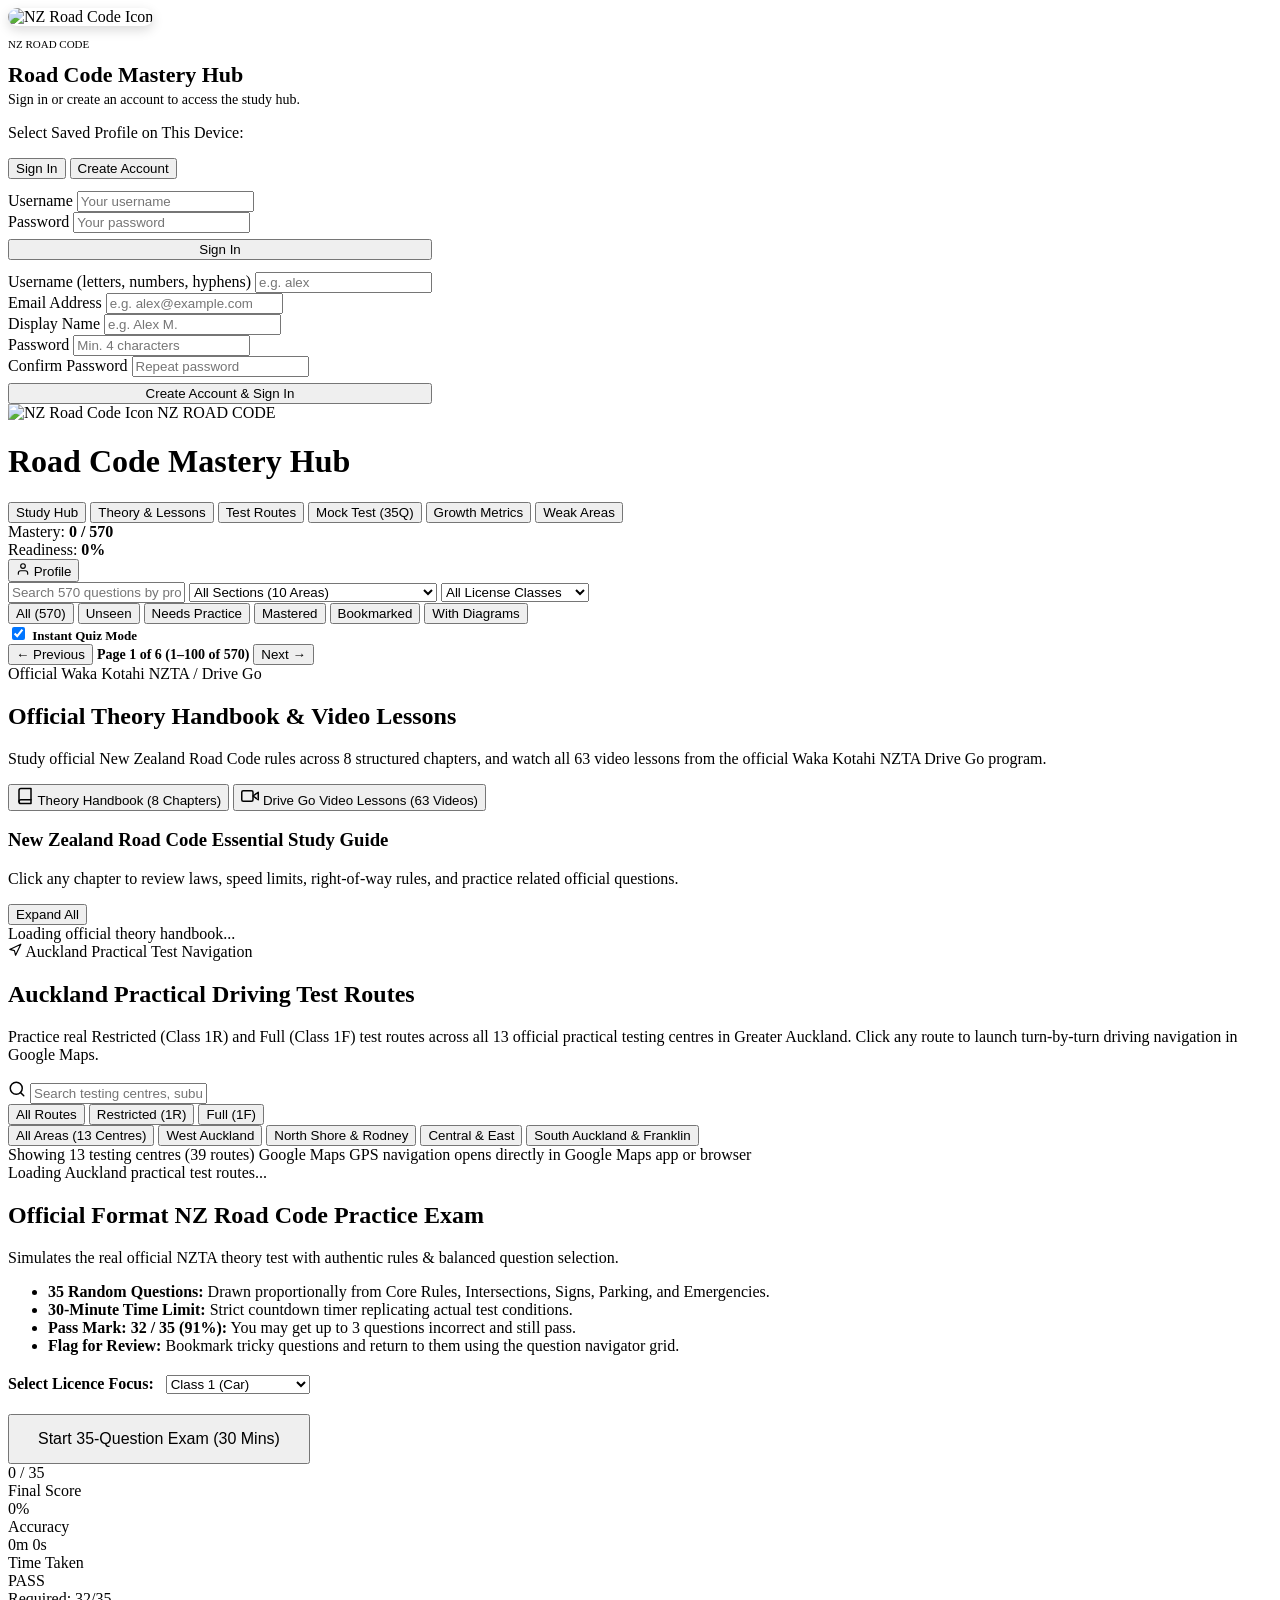
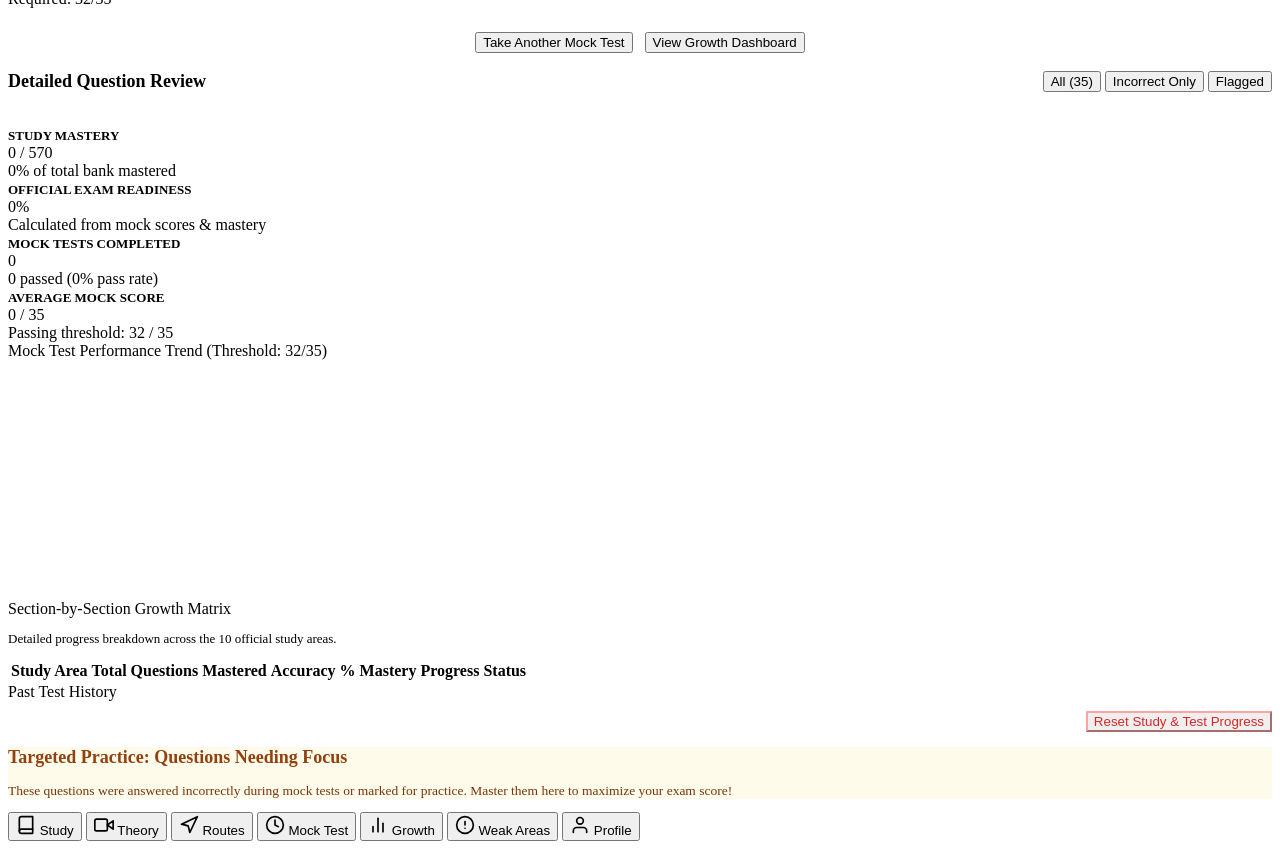
==== webapp/static/index.html @ 0719a8c4 "Add Auckland practical driving test routes with Google Maps navigation - Extracted and compiled 39 a" ====
<!DOCTYPE html>
<html lang="en">
<head>
  <meta charset="UTF-8">
  <meta name="viewport" content="width=device-width, initial-scale=1.0, maximum-scale=5.0, viewport-fit=cover">
  <meta name="theme-color" content="#0f172a">
  <title>NZ Road Code Master Study & Mock Exam</title>
  <link rel="icon" type="image/png" href="/static/favicon.png">
  <link rel="stylesheet" href="/static/css/style.css?v=1.4.0">
  <script src="/static/js/chart.min.js"></script>
</head>
<body>

  <!-- Auth Gate: Full-screen login gate required to access application -->
  <div id="auth-gate" class="auth-gate-overlay visible" style="display: flex;">
    <div class="auth-gate-card">
      <div class="auth-gate-brand">
        <img src="/static/favicon.png" alt="NZ Road Code Icon" style="width: 52px; height: 52px; border-radius: 12px; margin-bottom: 8px; box-shadow: 0 4px 12px rgba(0,0,0,0.15);">
        <div><span class="logo-badge" style="font-size: 11px;">NZ ROAD CODE</span></div>
        <h1 style="font-size: 22px; font-weight: 800; color: var(--slate-900); margin: 10px 0 4px;">Road Code Mastery Hub</h1>
        <p style="font-size: 14px; color: var(--slate-500); margin: 0;">Sign in or create an account to access the study hub.</p>
      </div>

      <!-- Quick Switch Section (if profiles exist on this device) -->
      <div class="auth-section" id="gate-section-saved-profiles" style="margin-top: 16px;">
        <label class="auth-section-label">Select Saved Profile on This Device:</label>
        <div class="profile-chips-list" id="gate-saved-profiles-list">
          <!-- Rendered via JS -->
        </div>
      </div>

      <!-- Auth Tabs -->
      <div class="auth-tabs" style="margin-top: 16px;">
        <button type="button" class="auth-tab-btn active" id="gate-tab-login" data-tab="login">Sign In</button>
        <button type="button" class="auth-tab-btn" id="gate-tab-register" data-tab="register">Create Account</button>
      </div>

      <!-- Feedback -->
      <div id="gate-alert" class="auth-alert" style="display: none; margin-top: 12px;"></div>

      <!-- Sign In Form -->
      <form id="gate-form-login" class="auth-form active" style="margin-top: 12px;">
        <div class="form-group">
          <label for="gate-login-username">Username</label>
          <input type="text" id="gate-login-username" class="form-input" placeholder="Your username" autocomplete="username" required />
        </div>
        <div class="form-group">
          <label for="gate-login-password">Password</label>
          <input type="password" id="gate-login-password" class="form-input" placeholder="Your password" autocomplete="current-password" required />
        </div>
        <div class="dialog-actions" style="margin-top: 6px;">
          <button type="submit" class="btn-primary" style="width: 100%;">Sign In</button>
        </div>
      </form>

      <!-- Create Account Form -->
      <form id="gate-form-register" class="auth-form" style="margin-top: 12px;">
        <div class="form-group">
          <label for="gate-reg-username">Username <span class="field-hint">(letters, numbers, hyphens)</span></label>
          <input type="text" id="gate-reg-username" class="form-input" placeholder="e.g. alex" pattern="[a-zA-Z0-9_\-]+" autocomplete="username" required />
        </div>
        <div class="form-group">
          <label for="gate-reg-email">Email Address</label>
          <input type="email" id="gate-reg-email" class="form-input" placeholder="e.g. alex@example.com" autocomplete="email" required />
        </div>
        <div class="form-group">
          <label for="gate-reg-display">Display Name</label>
          <input type="text" id="gate-reg-display" class="form-input" placeholder="e.g. Alex M." autocomplete="name" required />
        </div>
        <div class="form-row-2">
          <div class="form-group">
            <label for="gate-reg-password">Password</label>
            <input type="password" id="gate-reg-password" class="form-input" placeholder="Min. 4 characters" minlength="4" autocomplete="new-password" required />
          </div>
          <div class="form-group">
            <label for="gate-reg-confirm">Confirm Password</label>
            <input type="password" id="gate-reg-confirm" class="form-input" placeholder="Repeat password" minlength="4" autocomplete="new-password" required />
          </div>
        </div>
        <div class="dialog-actions" style="margin-top: 6px;">
          <button type="submit" class="btn-primary" style="width: 100%;">Create Account &amp; Sign In</button>
        </div>
      </form>
    </div>
  </div>

  <!-- App Header -->
  <header class="app-header">
    <div class="header-container">
      <div class="logo-title">
        <img src="/static/favicon.png" alt="NZ Road Code Icon" class="app-header-logo">
        <span class="logo-badge">NZ ROAD CODE</span>
        <h1 class="app-name">Road Code Mastery Hub</h1>
      </div>

      <nav class="app-nav" aria-label="Main Navigation">
        <button class="nav-btn active" data-view="study" id="nav-study">
          <span>Study Hub</span>
        </button>
        <button class="nav-btn" data-view="theory" id="nav-theory">
          <span>Theory &amp; Lessons</span>
        </button>
        <button class="nav-btn" data-view="routes" id="nav-routes">
          <span>Test Routes</span>
        </button>
        <button class="nav-btn" data-view="test" id="nav-test">
          <span>Mock Test (35Q)</span>
        </button>
        <button class="nav-btn" data-view="metrics" id="nav-metrics">
          <span>Growth Metrics</span>
        </button>
        <button class="nav-btn" data-view="weak" id="nav-weak">
          <span>Weak Areas</span>
        </button>
      </nav>

      <div class="header-stats">
        <div class="header-stat-pill stat-mastery" title="Mastered Questions">
          <span>Mastery:</span> <b id="hdr-mastery">0 / 570</b>
        </div>
        <div class="header-stat-pill stat-readiness" title="Test Readiness Estimate">
          <span>Readiness:</span> <b id="hdr-readiness">0%</b>
        </div>
        <button type="button" id="btn-user-profile" class="header-user-btn" title="Learner Profile & Accounts">
          <svg width="14" height="14" viewBox="0 0 24 24" fill="none" stroke="currentColor" stroke-width="2" stroke-linecap="round" stroke-linejoin="round">
            <path d="M20 21v-2a4 4 0 0 0-4-4H8a4 4 0 0 0-4 4v2"></path>
            <circle cx="12" cy="7" r="4"></circle>
          </svg>
          <span id="hdr-user-name">Profile</span>
        </button>
      </div>
    </div>
  </header>

  <!-- Main Content Areas -->
  <main class="main-content">

    <!-- =================================================================== -->
    <!-- VIEW 1: STUDY HUB (All 570 Questions)                               -->
    <!-- =================================================================== -->
    <section id="view-study" class="view-panel active">
      <div class="filter-bar">
        <div class="filter-row">
          <input type="text" id="study-search" class="search-input" placeholder="Search 570 questions by prompt, answer, rule..." />
          <select id="study-section-filter" class="filter-select">
            <option value="All">All Sections (10 Areas)</option>
            <option value="Official NZTA Theory (Category 11)">Official NZTA Theory (Category 11)</option>
            <option value="Core Rules & General Theory">Core Rules & General Theory</option>
            <option value="Intersections & Give-Way Scenarios">Intersections & Give-Way Scenarios</option>
            <option value="Road Signs, Signals & Markings">Road Signs, Signals & Markings</option>
            <option value="Road Position & Overtaking">Road Position & Overtaking</option>
            <option value="Driving Behaviour & Defensive Driving">Driving Behaviour & Defensive Driving</option>
            <option value="Parking & Stopping Restrictions">Parking & Stopping Restrictions</option>
            <option value="Emergencies & Road Safety">Emergencies & Road Safety</option>
            <option value="Motorcycle Specific (Class 6)">Motorcycle Specific (Class 6)</option>
            <option value="Heavy Vehicles & Commercial Driving (Classes 2–5)">Heavy Vehicles & Commercial Driving</option>
            <option value="Tourist & Driving in NZ Preparation">Tourist & Driving in NZ Preparation</option>
          </select>
          <select id="study-license-filter" class="filter-select">
            <option value="All">All License Classes</option>
            <option value="Class 1 (Car)">Class 1 (Car)</option>
            <option value="Class 6 (Motorcycle)">Class 6 (Motorcycle)</option>
            <option value="Heavy">Heavy Vehicles (2–5)</option>
          </select>
        </div>

        <div class="filter-row" style="justify-content: space-between;">
          <div class="status-pills">
            <button class="pill-btn active" data-status="">All (570)</button>
            <button class="pill-btn" data-status="unseen">Unseen</button>
            <button class="pill-btn" data-status="learning">Needs Practice</button>
            <button class="pill-btn" data-status="mastered">Mastered</button>
            <button class="pill-btn" data-status="bookmarked">Bookmarked</button>
            <button class="pill-btn" data-status="has_image">With Diagrams</button>
          </div>

          <div style="display: flex; gap: 8px; align-items: center;">
            <label style="font-size: 13px; font-weight: 600; color: var(--slate-600); cursor: pointer;">
              <input type="checkbox" id="chk-instant-quiz" checked style="margin-right: 4px;"> Instant Quiz Mode
            </label>
          </div>
        </div>
      </div>

      <!-- Question Cards Stream -->
      <div id="study-questions-container" class="questions-list">
        <!-- Rendered via JS -->
      </div>

      <!-- Pagination Controls -->
      <div class="pagination-bar">
        <button id="btn-prev-page" class="page-btn">← Previous</button>
        <span id="page-indicator" style="font-weight: 700; color: var(--slate-600); font-size: 14px;">Page 1 of 6 (1–100 of 570)</span>
        <button id="btn-next-page" class="page-btn">Next →</button>
      </div>
    </section>

    <!-- =================================================================== -->
    <!-- VIEW: THEORY & VIDEO LESSONS (NZTA Road Code & Drive Go)           -->
    <!-- =================================================================== -->
    <section id="view-theory" class="view-panel">
      <!-- Theory Hero / Header Banner -->
      <div class="theory-hero">
        <div class="theory-hero-text">
          <div class="theory-badge">Official Waka Kotahi NZTA / Drive Go</div>
          <h2 class="theory-title">Official Theory Handbook &amp; Video Lessons</h2>
          <p class="theory-subtitle">
            Study official New Zealand Road Code rules across 8 structured chapters, and watch all 63 video lessons from the official Waka Kotahi NZTA Drive Go program.
          </p>
        </div>
        
        <div class="theory-tab-pills" role="tablist">
          <button type="button" class="theory-tab-btn active" id="tab-btn-handbook" data-tab="handbook">
            <svg width="18" height="18" viewBox="0 0 24 24" fill="none" stroke="currentColor" stroke-width="2" stroke-linecap="round" stroke-linejoin="round"><path d="M4 19.5A2.5 2.5 0 0 1 6.5 17H20"></path><path d="M6.5 2H20v20H6.5A2.5 2.5 0 0 1 4 19.5v-15A2.5 2.5 0 0 1 6.5 2z"></path></svg>
            <span>Theory Handbook (8 Chapters)</span>
          </button>
          <button type="button" class="theory-tab-btn" id="tab-btn-videos" data-tab="videos">
            <svg width="18" height="18" viewBox="0 0 24 24" fill="none" stroke="currentColor" stroke-width="2" stroke-linecap="round" stroke-linejoin="round"><polygon points="23 7 16 12 23 17 23 7"></polygon><rect x="1" y="5" width="15" height="14" rx="2" ry="2"></rect></svg>
            <span>Drive Go Video Lessons (63 Videos)</span>
          </button>
        </div>
      </div>

      <!-- Tab Content 1: Theory Handbook -->
      <div id="theory-pane-handbook" class="theory-tab-pane active">
        <div class="theory-pane-controls">
          <div class="theory-pane-info">
            <h3 class="theory-pane-heading">New Zealand Road Code Essential Study Guide</h3>
            <p class="theory-pane-desc">Click any chapter to review laws, speed limits, right-of-way rules, and practice related official questions.</p>
          </div>
          <div class="theory-pane-actions">
            <button type="button" class="btn-sm btn-secondary" id="btn-toggle-all-chapters">Expand All</button>
          </div>
        </div>

        <div id="theory-chapters-container" class="theory-chapters-list">
          <!-- Rendered via JS -->
          <div class="loading-state">Loading official theory handbook...</div>
        </div>
      </div>

      <!-- Tab Content 2: Drive Go Video Lessons -->
      <div id="theory-pane-videos" class="theory-tab-pane" style="display: none;">
        <div class="video-filter-bar">
          <div class="video-search-wrap">
            <input type="text" id="video-search-input" class="search-input" placeholder="Search 63 video lessons by topic (e.g. roundabout, reverse parallel park, motorway)..." />
          </div>
          <div class="video-categories-row" id="video-categories-container">
            <!-- Category filter pills rendered via JS -->
          </div>
        </div>

        <div id="video-lessons-grid" class="video-grid">
          <!-- Video cards rendered via JS -->
          <div class="loading-state">Loading Drive Go video lessons...</div>
        </div>
      </div>
    </section>

    <!-- =================================================================== -->
    <!-- VIEW: AUCKLAND DRIVING TEST ROUTES & GOOGLE MAPS NAVIGATION         -->
    <!-- =================================================================== -->
    <section id="view-routes" class="view-panel">
      <!-- Routes Hero Header -->
      <div class="routes-hero">
        <div class="routes-hero-text">
          <div class="routes-badge">
            <svg width="14" height="14" viewBox="0 0 24 24" fill="none" stroke="currentColor" stroke-width="2" stroke-linecap="round" stroke-linejoin="round"><polygon points="3 11 22 2 13 21 11 13 3 11"></polygon></svg>
            <span>Auckland Practical Test Navigation</span>
          </div>
          <h2 class="routes-title">Auckland Practical Driving Test Routes</h2>
          <p class="routes-subtitle">
            Practice real Restricted (Class 1R) and Full (Class 1F) test routes across all 13 official practical testing centres in Greater Auckland. Click any route to launch turn-by-turn driving navigation in Google Maps.
          </p>
        </div>
      </div>

      <!-- Controls: Search, Area Pills, Test Type Filter -->
      <div class="routes-controls-card">
        <div class="routes-search-row">
          <div class="routes-search-wrap">
            <svg class="search-icon" width="18" height="18" viewBox="0 0 24 24" fill="none" stroke="currentColor" stroke-width="2" stroke-linecap="round" stroke-linejoin="round"><circle cx="11" cy="11" r="8"></circle><line x1="21" y1="21" x2="16.65" y2="16.65"></line></svg>
            <input type="text" id="routes-search-input" class="routes-search-input" placeholder="Search testing centres, suburbs, or streets (e.g. Westgate, Albany, Fred Taylor, Spartan)..." />
            <button type="button" id="routes-search-clear" class="routes-search-clear" style="display:none;" title="Clear search">
              <svg width="16" height="16" viewBox="0 0 24 24" fill="none" stroke="currentColor" stroke-width="2" stroke-linecap="round" stroke-linejoin="round"><line x1="18" y1="6" x2="6" y2="18"></line><line x1="6" y1="6" x2="18" y2="18"></line></svg>
            </button>
          </div>

          <div class="routes-type-toggle" role="group" aria-label="Test Type Filter">
            <button type="button" class="type-filter-btn active" data-type="all">All Routes</button>
            <button type="button" class="type-filter-btn" data-type="restricted">Restricted (1R)</button>
            <button type="button" class="type-filter-btn" data-type="full">Full (1F)</button>
          </div>
        </div>

        <div class="routes-area-bar" id="routes-area-pills">
          <button type="button" class="area-pill-btn active" data-area="all">All Areas (13 Centres)</button>
          <button type="button" class="area-pill-btn" data-area="West Auckland">West Auckland</button>
          <button type="button" class="area-pill-btn" data-area="North Shore &amp; Rodney">North Shore &amp; Rodney</button>
          <button type="button" class="area-pill-btn" data-area="Central &amp; East Auckland">Central &amp; East</button>
          <button type="button" class="area-pill-btn" data-area="South Auckland &amp; Franklin">South Auckland &amp; Franklin</button>
        </div>
      </div>

      <!-- Live Summary Bar -->
      <div class="routes-summary-bar">
        <span id="routes-summary-text" class="routes-summary-text">Showing 13 testing centres (39 routes)</span>
        <span class="routes-summary-hint">Google Maps GPS navigation opens directly in Google Maps app or browser</span>
      </div>

      <!-- Test Centres & Routes Grid -->
      <div id="routes-centers-container" class="routes-centers-list">
        <div class="loading-state">Loading Auckland practical test routes...</div>
      </div>
    </section>

    <!-- =================================================================== -->
    <!-- VIEW 2: MOCK TEST (35 Questions, 30-Min Timer)                      -->
    <!-- =================================================================== -->
    <section id="view-test" class="view-panel">
      <!-- Test Pre-Start Welcome Screen -->
      <div id="test-welcome-screen" class="test-welcome-card">
        <h2 class="test-welcome-title">Official Format NZ Road Code Practice Exam</h2>
        <p style="color: var(--slate-600);">Simulates the real official NZTA theory test with authentic rules & balanced question selection.</p>
        
        <ul class="rules-list">
          <li><b>35 Random Questions:</b> Drawn proportionally from Core Rules, Intersections, Signs, Parking, and Emergencies.</li>
          <li><b>30-Minute Time Limit:</b> Strict countdown timer replicating actual test conditions.</li>
          <li><b>Pass Mark: 32 / 35 (91%):</b> You may get up to 3 questions incorrect and still pass.</li>
          <li><b>Flag for Review:</b> Bookmark tricky questions and return to them using the question navigator grid.</li>
        </ul>

        <div style="margin: 20px 0;">
          <label style="font-weight: 600; margin-right: 8px;">Select Licence Focus:</label>
          <select id="mock-test-license-select" class="filter-select" style="display: inline-block; width: auto;">
            <option value="Class 1 (Car)">Class 1 (Car)</option>
            <option value="Class 6 (Motorcycle)">Class 6 (Motorcycle)</option>
            <option value="All">All Vehicle Classes</option>
          </select>
        </div>

        <button id="btn-start-mock-test" class="btn-primary" style="font-size: 16px; padding: 14px 28px;">
          Start 35-Question Exam (30 Mins)
        </button>
      </div>

      <!-- Active Test Screen -->
      <div id="test-active-screen" class="test-container" style="display: none;">
        <div class="test-main-card">
          <div class="test-top-bar">
            <div class="test-progress-info">
              <span id="test-item-indicator">Question 1 of 35</span>
            </div>
            <div class="test-top-actions">
              <button id="btn-toggle-grid" class="btn-grid-toggle" type="button" title="View Question Grid">Questions (35)</button>
              <div class="test-timer-wrapper" id="test-timer-badge">
                <span class="timer-label">Time:</span>
                <span id="test-timer-display">30:00</span>
              </div>
            </div>
          </div>

          <div id="test-q-badges" style="margin-bottom: 10px; display: flex; gap: 6px; flex-wrap: wrap;"></div>

          <h3 class="test-question-body" id="test-q-prompt"></h3>

          <div id="test-q-image-wrap" class="test-image-container" style="display: none;">
            <img id="test-q-image" src="" alt="Test Diagram" onclick="zoomImage(this.src)" />
          </div>

          <div class="test-options" id="test-options-container">
            <!-- Rendered via JS -->
          </div>

          <div class="test-nav-footer">
            <button id="btn-test-prev" class="btn-secondary">← Prev</button>
            <button id="btn-test-flag" class="btn-flag">Flag for Review</button>
            <button id="btn-test-next" class="btn-primary">Next →</button>
          </div>
        </div>

        <!-- Right Navigator Sidebar / Mobile Drawer -->
        <aside class="test-sidebar" id="test-sidebar-drawer">
          <div class="sidebar-header-row">
            <div class="sidebar-title">Question Navigator</div>
            <button id="btn-close-sidebar" class="btn-sidebar-close" type="button" aria-label="Close navigator">&times;</button>
          </div>
          <div class="q-grid" id="test-navigator-grid">
            <!-- 35 buttons generated by JS -->
          </div>

          <div class="grid-legend">
            <div class="legend-item"><span class="legend-dot" style="background: var(--slate-200);"></span> Unanswered</div>
            <div class="legend-item"><span class="legend-dot" style="background: var(--primary);"></span> Answered</div>
            <div class="legend-item"><span class="legend-dot" style="background: var(--warning);"></span> Flagged</div>
          </div>

          <button id="btn-test-finish" class="btn-submit-exam">
            Submit Test
          </button>
        </aside>
      </div>
    </section>

    <!-- =================================================================== -->
    <!-- VIEW 3: TEST RESULTS & REVIEW                                       -->
    <!-- =================================================================== -->
    <section id="view-results" class="view-panel">
      <div class="results-header">
        <div id="results-verdict-banner" class="verdict-banner"></div>
        <div class="score-stat-grid">
          <div class="score-stat-box">
            <div class="score-stat-num" id="res-score">0 / 35</div>
            <div class="score-stat-lbl">Final Score</div>
          </div>
          <div class="score-stat-box">
            <div class="score-stat-num" id="res-percent">0%</div>
            <div class="score-stat-lbl">Accuracy</div>
          </div>
          <div class="score-stat-box">
            <div class="score-stat-num" id="res-time">0m 0s</div>
            <div class="score-stat-lbl">Time Taken</div>
          </div>
          <div class="score-stat-box">
            <div class="score-stat-num" id="res-status-lbl">PASS</div>
            <div class="score-stat-lbl">Required: 32/35</div>
          </div>
        </div>

        <!-- Section breakdown bars -->
        <div class="section-score-bars" id="res-section-bars"></div>

        <div style="margin-top: 24px; display: flex; gap: 12px; justify-content: center; flex-wrap: wrap;">
          <button class="btn-primary" onclick="switchView('test'); resetTestUI();">Take Another Mock Test</button>
          <button class="btn-secondary" onclick="switchView('metrics');">View Growth Dashboard</button>
        </div>
      </div>

      <!-- Filter review cards -->
      <div style="margin-bottom: 16px; display: flex; justify-content: space-between; align-items: center; flex-wrap: wrap; gap: 10px;">
        <h3 style="font-size: 18px; font-weight: 800;">Detailed Question Review</h3>
        <div class="status-pills">
          <button class="pill-btn active" id="btn-filter-rev-all">All (35)</button>
          <button class="pill-btn" id="btn-filter-rev-wrong">Incorrect Only</button>
          <button class="pill-btn" id="btn-filter-rev-flagged">Flagged</button>
        </div>
      </div>

      <div id="results-review-list" class="questions-list">
        <!-- Review cards rendered by JS -->
      </div>
    </section>

    <!-- =================================================================== -->
    <!-- VIEW 4: GROWTH METRICS & ANALYTICS                                  -->
    <!-- =================================================================== -->
    <section id="view-metrics" class="view-panel">
      <div class="metrics-grid">
        <div class="metric-card">
          <span style="font-size: 13px; font-weight: 700; color: var(--slate-500); text-transform: uppercase;">Study Mastery</span>
          <div class="metric-val" id="metric-mastery-num">0 / 570</div>
          <div class="metric-sub" id="metric-mastery-sub">0% of total bank mastered</div>
        </div>
        <div class="metric-card">
          <span style="font-size: 13px; font-weight: 700; color: var(--slate-500); text-transform: uppercase;">Official Exam Readiness</span>
          <div class="metric-val" style="color: var(--primary);" id="metric-readiness-num">0%</div>
          <div class="metric-sub">Calculated from mock scores & mastery</div>
        </div>
        <div class="metric-card">
          <span style="font-size: 13px; font-weight: 700; color: var(--slate-500); text-transform: uppercase;">Mock Tests Completed</span>
          <div class="metric-val" id="metric-tests-num">0</div>
          <div class="metric-sub" id="metric-tests-sub">0 passed (0% pass rate)</div>
        </div>
        <div class="metric-card">
          <span style="font-size: 13px; font-weight: 700; color: var(--slate-500); text-transform: uppercase;">Average Mock Score</span>
          <div class="metric-val" id="metric-avg-score">0 / 35</div>
          <div class="metric-sub">Passing threshold: 32 / 35</div>
        </div>
      </div>

      <!-- Score Trend Chart -->
      <div class="chart-card">
        <div class="chart-title">Mock Test Performance Trend (Threshold: 32/35)</div>
        <div style="height: 240px; position: relative;">
          <canvas id="scoreHistoryChart"></canvas>
        </div>
      </div>

      <!-- Section Growth Matrix -->
      <div class="chart-card">
        <div class="chart-title">Section-by-Section Growth Matrix</div>
        <p style="font-size: 13px; color: var(--slate-500); margin-bottom: 12px;">Detailed progress breakdown across the 10 official study areas.</p>
        <div style="overflow-x: auto;">
          <table class="matrix-table" id="section-matrix-table">
            <thead>
              <tr>
                <th>Study Area</th>
                <th>Total Questions</th>
                <th>Mastered</th>
                <th>Accuracy %</th>
                <th>Mastery Progress</th>
                <th>Status</th>
              </tr>
            </thead>
            <tbody id="matrix-tbody">
              <!-- Rendered via JS -->
            </tbody>
          </table>
        </div>
      </div>

      <!-- Test History Log -->
      <div class="chart-card">
        <div class="chart-title">Past Test History</div>
        <div id="test-history-log" style="display: flex; flex-direction: column; gap: 8px;">
          <!-- Rendered via JS -->
        </div>
      </div>

      <div style="text-align: right; margin-top: 10px;">
        <button id="btn-reset-data" class="btn-sm" style="color: #dc2626; border-color: #fca5a5;">
          Reset Study & Test Progress
        </button>
      </div>
    </section>

    <!-- =================================================================== -->
    <!-- VIEW 5: WEAK AREAS TARGETED PRACTICE                                -->
    <!-- =================================================================== -->
    <section id="view-weak" class="view-panel">
      <div class="filter-bar" style="background: #fffbeb; border-color: #fde68a;">
        <h2 style="font-size: 18px; font-weight: 800; color: #92400e;">Targeted Practice: Questions Needing Focus</h2>
        <p style="font-size: 13.5px; color: #78350f;">
          These questions were answered incorrectly during mock tests or marked for practice. Master them here to maximize your exam score!
        </p>
      </div>

      <div id="weak-questions-container" class="questions-list">
        <!-- Rendered via JS -->
      </div>
    </section>

  </main>

  <!-- ===================================================================== -->
  <!-- DIALOGS & MODALS (Native HTML Dialogs per Modern Web Guidance)        -->
  <!-- ===================================================================== -->
  
  <!-- Image Zoom Dialog -->
  <dialog id="imgDialog" closedby="any">
    <div class="dialog-content" style="text-align: center;">
      <h3 class="dialog-title" id="imgDialogTitle">Road Diagram Inspection</h3>
      <img id="modalZoomImg" class="modal-img" src="" alt="Diagram Zoom" />
      <div class="dialog-actions">
        <button class="btn-secondary" onclick="document.getElementById('imgDialog').close()">Close (Esc)</button>
      </div>
    </div>
  </dialog>

  <!-- Drive Go Video Player Dialog -->
  <dialog id="videoModal" class="video-dialog" closedby="any">
    <div class="video-modal-content">
      <div class="video-modal-header">
        <div class="video-modal-meta">
          <span class="video-cat-badge" id="videoModalCategory">Drive Go Lesson</span>
          <h3 class="video-modal-title" id="videoModalTitle">Video Lesson</h3>
        </div>
        <button type="button" class="dialog-close-btn" onclick="closeVideoModal()" aria-label="Close Video">
          <svg width="20" height="20" viewBox="0 0 24 24" fill="none" stroke="currentColor" stroke-width="2" stroke-linecap="round" stroke-linejoin="round"><line x1="18" y1="6" x2="6" y2="18"></line><line x1="6" y1="6" x2="18" y2="18"></line></svg>
        </button>
      </div>
      <div class="video-player-wrapper">
        <iframe id="videoModalIframe" src="" title="Waka Kotahi Drive Go Video Lesson" allow="accelerometer; autoplay; clipboard-write; encrypted-media; gyroscope; picture-in-picture" allowfullscreen></iframe>
      </div>
      <div class="video-modal-footer">
        <span style="font-size: 13px; color: var(--slate-600);">Source: Official NZ Transport Agency Waka Kotahi / Drive Go</span>
        <a id="videoModalExternalLink" href="" target="_blank" rel="noopener noreferrer" class="btn-sm btn-secondary" style="text-decoration: none;">
          Open on YouTube
        </a>
      </div>
    </div>
  </dialog>

  <!-- Route Details & Turn-by-Turn Maneuvers Dialog -->
  <dialog id="routeModal" class="route-dialog" closedby="any">
    <div class="route-modal-content">
      <div class="route-modal-header">
        <div class="route-modal-meta">
          <div class="route-modal-badges">
            <span class="route-badge-code" id="routeModalCode">Class 1R - Route 1</span>
            <span class="route-badge-type" id="routeModalType">Restricted Licence</span>
            <span class="route-badge-area" id="routeModalArea">West Auckland</span>
          </div>
          <h3 class="route-modal-title" id="routeModalTitle">VTNZ Westgate - Restricted Circuit 1</h3>
          <div class="route-modal-center-addr" id="routeModalAddress">
            <svg width="14" height="14" viewBox="0 0 24 24" fill="none" stroke="currentColor" stroke-width="2" stroke-linecap="round" stroke-linejoin="round"><path d="M21 10c0 7-9 13-9 13s-9-6-9-13a9 9 0 0 1 18 0z"></path><circle cx="12" cy="10" r="3"></circle></svg>
            <span id="routeModalAddressText">2-6 Pinot Lane, Westgate, Auckland 0614</span>
          </div>
        </div>
        <button type="button" class="dialog-close-btn" onclick="closeRouteModal()" aria-label="Close Route Details">
          <svg width="20" height="20" viewBox="0 0 24 24" fill="none" stroke="currentColor" stroke-width="2" stroke-linecap="round" stroke-linejoin="round"><line x1="18" y1="6" x2="6" y2="18"></line><line x1="6" y1="6" x2="18" y2="18"></line></svg>
        </button>
      </div>

      <!-- Modal Body -->
      <div class="route-modal-body">
        <!-- Quick Stats Strip -->
        <div class="route-modal-stats-strip">
          <div class="route-stat-item">
            <span class="route-stat-label">Distance</span>
            <b class="route-stat-val" id="routeModalDistance">13.8 km</b>
          </div>
          <div class="route-stat-item">
            <span class="route-stat-label">Estimated Time</span>
            <b class="route-stat-val" id="routeModalDuration">35 mins</b>
          </div>
          <div class="route-stat-item">
            <span class="route-stat-label">Turns / Steps</span>
            <b class="route-stat-val" id="routeModalStepsCount">31 maneuvers</b>
          </div>
          <div class="route-stat-item">
            <span class="route-stat-label">Difficulty</span>
            <b class="route-stat-val" id="routeModalDifficulty">Moderate</b>
          </div>
          <div class="route-stat-item">
            <span class="route-stat-label">Centre Pass Rate</span>
            <b class="route-stat-val" id="routeModalPassRate">59%</b>
          </div>
        </div>

        <!-- Big Navigation Action Bar -->
        <div class="route-modal-launch-banner">
          <div class="launch-banner-text">
            <h4>Ready to practice this route?</h4>
            <p>Click below to open this exact driving circuit in Google Maps with live GPS navigation, turn prompts, and speed monitoring.</p>
          </div>
          <div class="launch-banner-btns">
            <a id="routeModalGmapsBtn" href="" target="_blank" rel="noopener noreferrer" class="btn-gmaps-primary">
              <svg width="20" height="20" viewBox="0 0 24 24" fill="none" stroke="currentColor" stroke-width="2" stroke-linecap="round" stroke-linejoin="round"><polygon points="3 11 22 2 13 21 11 13 3 11"></polygon></svg>
              <span>Start Google Maps Navigation</span>
            </a>
          </div>
        </div>

        <!-- Route Overview & Speed Zones -->
        <div class="route-modal-section">
          <h4 class="route-section-heading">Route Overview &amp; Speed Zones</h4>
          <p id="routeModalOverview" class="route-modal-desc"></p>
          <div id="routeModalSpeedZones" class="route-speed-pills"></div>
        </div>

        <!-- Key Maneuvers & Hazards -->
        <div class="route-modal-section">
          <h4 class="route-section-heading">Key Test Maneuvers Evaluated</h4>
          <ul id="routeModalKeyManeuvers" class="route-check-list"></ul>
        </div>

        <!-- Examiner Tips Callout -->
        <div class="route-examiner-callout">
          <div class="callout-header">
            <svg width="18" height="18" viewBox="0 0 24 24" fill="none" stroke="currentColor" stroke-width="2" stroke-linecap="round" stroke-linejoin="round"><circle cx="12" cy="12" r="10"></circle><line x1="12" y1="16" x2="12" y2="12"></line><line x1="12" y1="8" x2="12.01" y2="8"></line></svg>
            <span>Official NZTA Practical Examiner Advice</span>
          </div>
          <ul id="routeModalExaminerTips" class="examiner-tips-list"></ul>
        </div>

        <!-- Turn-by-Turn Steps Table -->
        <div class="route-modal-section">
          <div class="route-steps-header">
            <h4 class="route-section-heading">Turn-by-Turn Driving Directions</h4>
            <span id="routeModalStepsSummary" class="steps-count-badge">31 Steps</span>
          </div>
          <div id="routeModalStepsList" class="route-steps-table-wrapper">
            <!-- Steps rendered via JS -->
          </div>
        </div>
      </div>

      <!-- Modal Footer -->
      <div class="route-modal-footer">
        <button type="button" class="btn-secondary" onclick="closeRouteModal()">Close (Esc)</button>
        <a id="routeModalFooterGmapsBtn" href="" target="_blank" rel="noopener noreferrer" class="btn-gmaps-primary">
          <svg width="18" height="18" viewBox="0 0 24 24" fill="none" stroke="currentColor" stroke-width="2" stroke-linecap="round" stroke-linejoin="round"><polygon points="3 11 22 2 13 21 11 13 3 11"></polygon></svg>
          <span>Open in Google Maps</span>
        </a>
      </div>
    </div>
  </dialog>

  <!-- Test Submit Confirmation Dialog -->
  <dialog id="submitConfirmDialog" closedby="any">
    <div class="dialog-content">
      <h3 class="dialog-title">Submit Exam for Grading?</h3>
      <p id="submit-unanswered-warn" style="color: var(--slate-700); font-size: 14.5px;">
        Are you ready to submit your test?
      </p>
      <div class="dialog-actions">
        <button class="btn-secondary" onclick="document.getElementById('submitConfirmDialog').close()">Keep Reviewing</button>
        <button class="btn-primary" id="btn-confirm-submit">Yes, Submit Test</button>
      </div>
    </div>
  </dialog>

  <!-- Reset Progress Confirmation Dialog -->
  <dialog id="resetConfirmDialog" closedby="any">
    <div class="dialog-content">
      <h3 class="dialog-title" style="color: #dc2626;">Reset All Study Progress?</h3>
      <p style="color: var(--slate-700); font-size: 14px;">
        This will permanently clear all your question mastery statuses, bookmarks, test history, and growth metrics.
      </p>
      <div class="dialog-actions">
        <button class="btn-secondary" onclick="document.getElementById('resetConfirmDialog').close()">Cancel</button>
        <button class="btn-primary" id="btn-confirm-reset" style="background: #dc2626;">Yes, Reset Everything</button>
      </div>
    </div>
  </dialog>

  <!-- User Profile & Authentication Dialog -->
  <dialog id="authModal" closedby="any">
    <div class="dialog-content auth-dialog-content">
      <div class="auth-header">
        <div>
          <h3 class="dialog-title">Learner Profile & Accounts</h3>
          <p class="auth-subtitle">Switch learners or create a new profile with independent mastery records and exam history.</p>
        </div>
        <button type="button" class="dialog-close-btn" onclick="document.getElementById('authModal').close()" aria-label="Close dialog">
          <svg width="18" height="18" viewBox="0 0 24 24" fill="none" stroke="currentColor" stroke-width="2" stroke-linecap="round" stroke-linejoin="round"><line x1="18" y1="6" x2="6" y2="18"></line><line x1="6" y1="6" x2="18" y2="18"></line></svg>
        </button>
      </div>

      <!-- Active Profile Card -->
      <div class="active-profile-card" id="active-profile-card">
        <div class="active-profile-info">
          <div class="active-profile-avatar">
            <svg width="20" height="20" viewBox="0 0 24 24" fill="none" stroke="currentColor" stroke-width="2" stroke-linecap="round" stroke-linejoin="round"><path d="M20 21v-2a4 4 0 0 0-4-4H8a4 4 0 0 0-4 4v2"></path><circle cx="12" cy="7" r="4"></circle></svg>
          </div>
          <div style="flex: 1; min-width: 0;">
            <div class="active-profile-name" id="modal-active-name">Primary Learner</div>
            <div class="active-profile-user" id="modal-active-username">Username: driver</div>
            <div class="active-profile-user" id="modal-active-email" style="font-size: 12px; color: var(--slate-500); margin-top: 1px;"></div>
          </div>
          <button type="button" class="btn-outline-danger" id="btn-auth-logout">Log Out</button>
        </div>
        <div class="active-profile-stats">
          <div class="active-stat">
            <span class="stat-label">Mastered</span>
            <b class="stat-val" id="modal-active-mastery">0</b>
          </div>
          <div class="active-stat">
            <span class="stat-label">Readiness</span>
            <b class="stat-val" id="modal-active-readiness">0%</b>
          </div>
          <div class="active-stat">
            <span class="stat-label">Exams Taken</span>
            <b class="stat-val" id="modal-active-tests">0</b>
          </div>
        </div>
      </div>

      <!-- Quick Switch Section (if multiple profiles exist) -->
      <div class="auth-section" id="section-saved-profiles">
        <label class="auth-section-label">Select Saved Profile on This Device:</label>
        <div class="profile-chips-list" id="saved-profiles-list">
          <!-- Rendered via JS -->
        </div>
      </div>

      <!-- Auth Tabs: Sign In / Create Profile -->
      <div class="auth-tabs">
        <button type="button" class="auth-tab-btn active" id="tab-login" data-tab="login">Sign In</button>
        <button type="button" class="auth-tab-btn" id="tab-register" data-tab="register">Create New Profile</button>
      </div>

      <!-- Feedback / Error messages -->
      <div id="auth-alert" class="auth-alert" style="display: none;"></div>

      <!-- Tab Content: Sign In -->
      <form id="form-login" class="auth-form active">
        <div class="form-group">
          <label for="login-username">Username</label>
          <input type="text" id="login-username" name="username" class="form-input" placeholder="e.g. driver" autocomplete="username" required />
        </div>
        <div class="form-group">
          <label for="login-password">Password</label>
          <input type="password" id="login-password" name="password" class="form-input" placeholder="Enter your password" autocomplete="current-password" required />
        </div>
        <div class="dialog-actions" style="margin-top: 6px;">
          <button type="submit" class="btn-primary" style="width: 100%;">Sign In to Profile</button>
        </div>
      </form>

      <!-- Tab Content: Create Profile -->
      <form id="form-register" class="auth-form">
        <div class="form-group">
          <label for="reg-username">Username <span class="field-hint">(letters, numbers, hyphens)</span></label>
          <input type="text" id="reg-username" name="username" class="form-input" placeholder="e.g. alex" pattern="[a-zA-Z0-9_\-]+" autocomplete="username" required />
        </div>
        <div class="form-group">
          <label for="reg-email">Email Address</label>
          <input type="email" id="reg-email" name="email" class="form-input" placeholder="e.g. alex@example.com" autocomplete="email" required />
        </div>
        <div class="form-group">
          <label for="reg-display-name">Learner Display Name</label>
          <input type="text" id="reg-display-name" name="display_name" class="form-input" placeholder="e.g. Alex M." autocomplete="name" required />
        </div>
        <div class="form-row-2">
          <div class="form-group">
            <label for="reg-password">Password</label>
            <input type="password" id="reg-password" name="password" class="form-input" placeholder="Min. 4 characters" minlength="4" autocomplete="new-password" required />
          </div>
          <div class="form-group">
            <label for="reg-confirm-password">Confirm Password</label>
            <input type="password" id="reg-confirm-password" name="confirm_password" class="form-input" placeholder="Repeat password" minlength="4" autocomplete="new-password" required />
          </div>
        </div>
        <div class="dialog-actions" style="margin-top: 6px;">
          <button type="submit" class="btn-primary" style="width: 100%;">Create Profile & Sign In</button>
        </div>
      </form>

    </div>
  </dialog>

  <!-- Universal script to close dialogs when clicking backdrop -->
  <script>
    document.querySelectorAll('dialog').forEach(dialog => {
      dialog.addEventListener('click', (e) => {
        if (e.target === dialog) {
          dialog.close();
        }
      });
    });
  </script>

  <!-- Backdrop for mobile sidebar drawer -->
  <div id="drawer-backdrop" class="drawer-backdrop"></div>

  <!-- Mobile Bottom Navigation Bar (Visible on mobile <= 640px) -->
  <nav class="mobile-bottom-nav" aria-label="Mobile Navigation">
    <button class="mobile-nav-btn active" data-view="study" id="mob-nav-study">
      <span class="mob-nav-icon">
        <svg width="20" height="20" viewBox="0 0 24 24" fill="none" stroke="currentColor" stroke-width="2" stroke-linecap="round" stroke-linejoin="round"><path d="M4 19.5A2.5 2.5 0 0 1 6.5 17H20"></path><path d="M6.5 2H20v20H6.5A2.5 2.5 0 0 1 4 19.5v-15A2.5 2.5 0 0 1 6.5 2z"></path></svg>
      </span>
      <span class="mob-nav-label">Study</span>
    </button>
    <button class="mobile-nav-btn" data-view="theory" id="mob-nav-theory">
      <span class="mob-nav-icon">
        <svg width="20" height="20" viewBox="0 0 24 24" fill="none" stroke="currentColor" stroke-width="2" stroke-linecap="round" stroke-linejoin="round"><polygon points="23 7 16 12 23 17 23 7"></polygon><rect x="1" y="5" width="15" height="14" rx="2" ry="2"></rect></svg>
      </span>
      <span class="mob-nav-label">Theory</span>
    </button>
    <button class="mobile-nav-btn" data-view="routes" id="mob-nav-routes">
      <span class="mob-nav-icon">
        <svg width="20" height="20" viewBox="0 0 24 24" fill="none" stroke="currentColor" stroke-width="2" stroke-linecap="round" stroke-linejoin="round"><polygon points="3 11 22 2 13 21 11 13 3 11"></polygon></svg>
      </span>
      <span class="mob-nav-label">Routes</span>
    </button>
    <button class="mobile-nav-btn" data-view="test" id="mob-nav-test">
      <span class="mob-nav-icon">
        <svg width="20" height="20" viewBox="0 0 24 24" fill="none" stroke="currentColor" stroke-width="2" stroke-linecap="round" stroke-linejoin="round"><circle cx="12" cy="12" r="10"></circle><polyline points="12 6 12 12 16 14"></polyline></svg>
      </span>
      <span class="mob-nav-label">Mock Test</span>
    </button>
    <button class="mobile-nav-btn" data-view="metrics" id="mob-nav-metrics">
      <span class="mob-nav-icon">
        <svg width="20" height="20" viewBox="0 0 24 24" fill="none" stroke="currentColor" stroke-width="2" stroke-linecap="round" stroke-linejoin="round"><line x1="18" y1="20" x2="18" y2="10"></line><line x1="12" y1="20" x2="12" y2="4"></line><line x1="6" y1="20" x2="6" y2="14"></line></svg>
      </span>
      <span class="mob-nav-label">Growth</span>
    </button>
    <button class="mobile-nav-btn" data-view="weak" id="mob-nav-weak">
      <span class="mob-nav-icon">
        <svg width="20" height="20" viewBox="0 0 24 24" fill="none" stroke="currentColor" stroke-width="2" stroke-linecap="round" stroke-linejoin="round"><circle cx="12" cy="12" r="10"></circle><line x1="12" y1="8" x2="12" y2="12"></line><line x1="12" y1="16" x2="12.01" y2="16"></line></svg>
      </span>
      <span class="mob-nav-label">Weak Areas</span>
    </button>
    <button class="mobile-nav-btn" data-action="profile" id="mob-nav-profile">
      <span class="mob-nav-icon">
        <svg width="20" height="20" viewBox="0 0 24 24" fill="none" stroke="currentColor" stroke-width="2" stroke-linecap="round" stroke-linejoin="round"><path d="M20 21v-2a4 4 0 0 0-4-4H8a4 4 0 0 0-4 4v2"></path><circle cx="12" cy="7" r="4"></circle></svg>
      </span>
      <span class="mob-nav-label">Profile</span>
    </button>
  </nav>

  <script src="/static/js/app.js?v=1.5.0"></script>
</body>
</html>
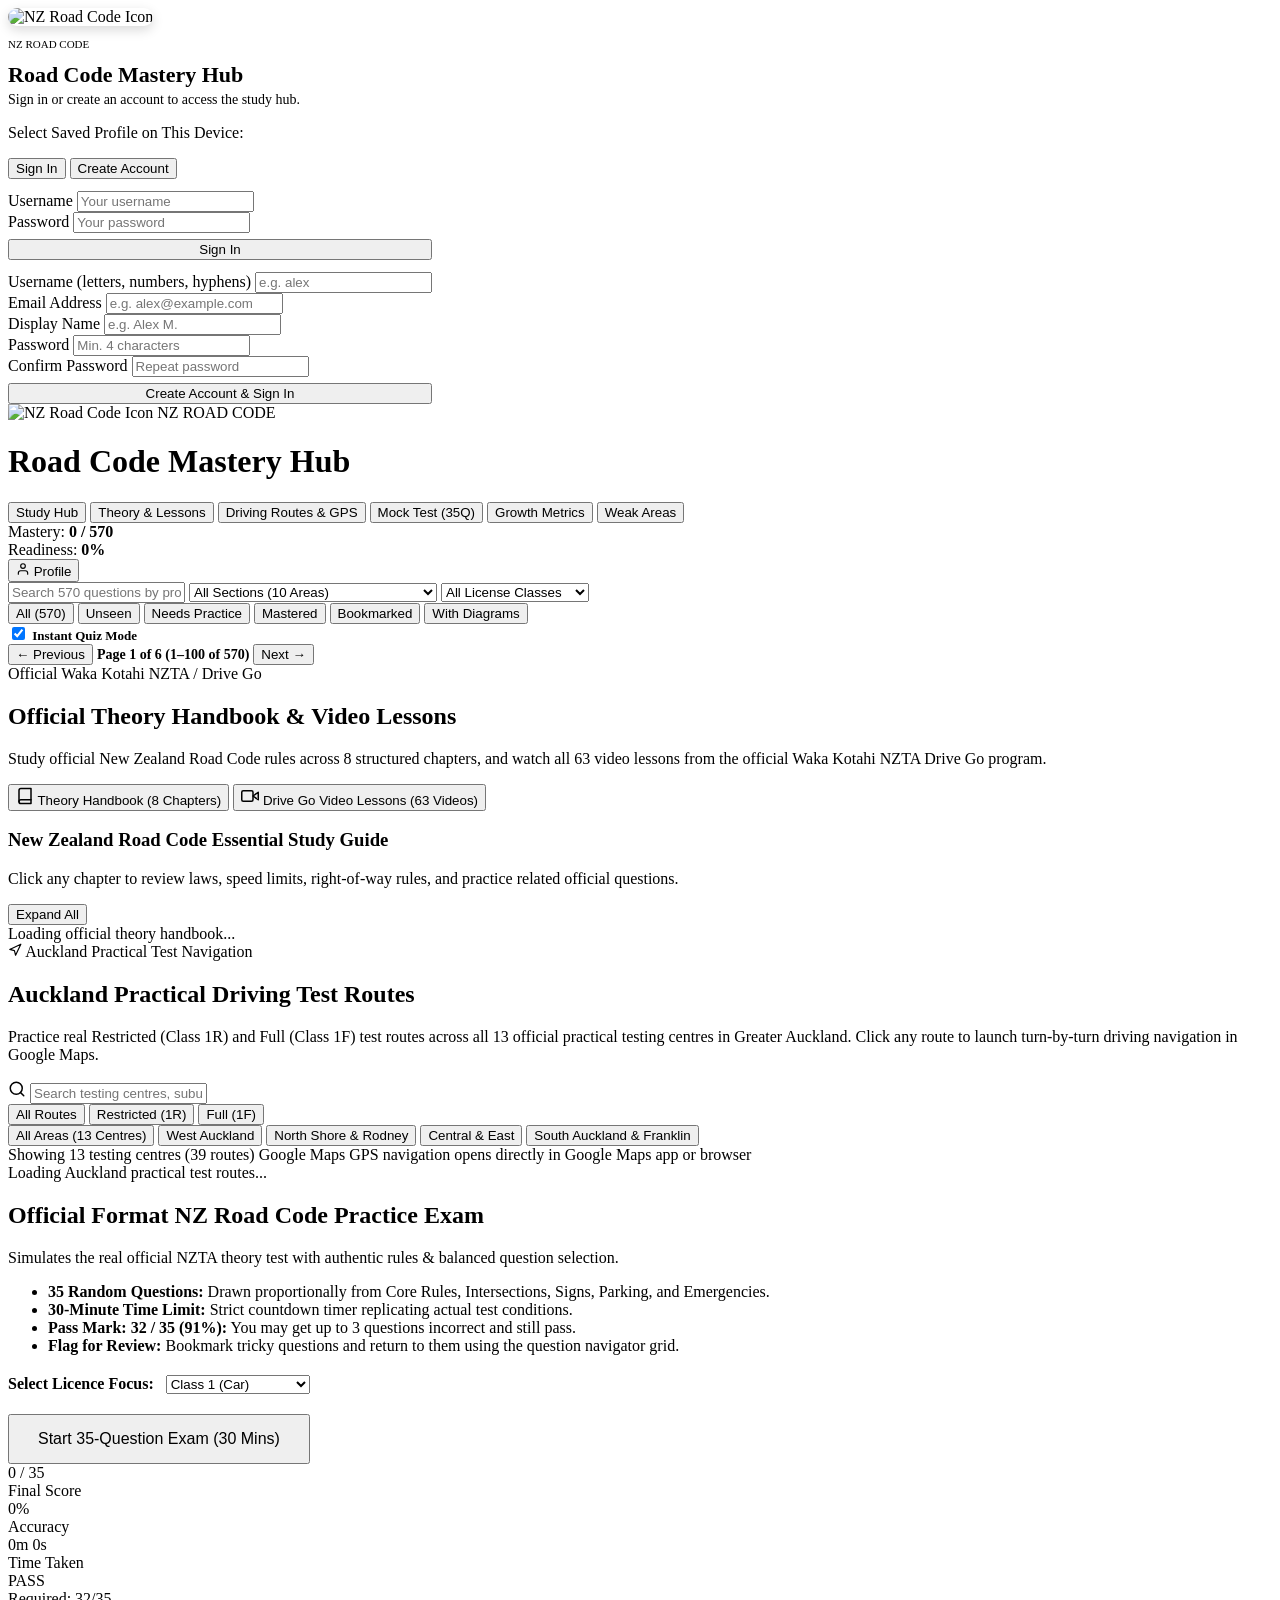
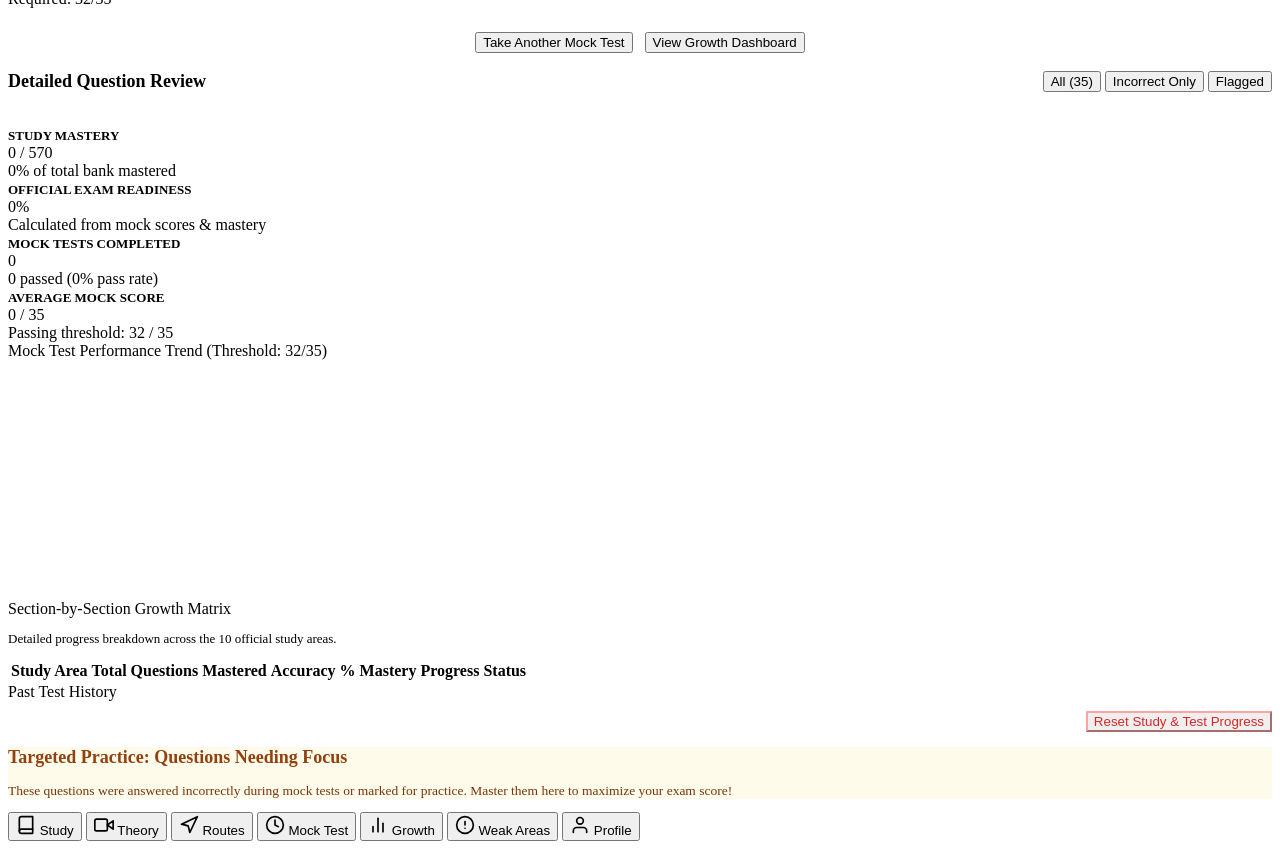
==== commit 19b75b7f: "feat: Add In-App GPS Turn-by-Turn Driving Navigation with Voice Guidance, Speedometer HUD, Demo Simu" ====
--- a/webapp/static/index.html
+++ b/webapp/static/index.html
@@ -6,7 +6,8 @@
   <meta name="theme-color" content="#0f172a">
   <title>NZ Road Code Master Study & Mock Exam</title>
   <link rel="icon" type="image/png" href="/static/favicon.png">
-  <link rel="stylesheet" href="/static/css/style.css?v=1.4.0">
+  <link rel="stylesheet" href="/static/css/leaflet.css">
+  <link rel="stylesheet" href="/static/css/style.css?v=2.2.0">
   <script src="/static/js/chart.min.js"></script>
 </head>
 <body>
@@ -101,7 +102,7 @@
           <span>Theory &amp; Lessons</span>
         </button>
         <button class="nav-btn" data-view="routes" id="nav-routes">
-          <span>Test Routes</span>
+          <span>Driving Routes &amp; GPS</span>
         </button>
         <button class="nav-btn" data-view="test" id="nav-test">
           <span>Mock Test (35Q)</span>
@@ -632,12 +633,24 @@
         <div class="route-modal-launch-banner">
           <div class="launch-banner-text">
             <h4>Ready to practice this route?</h4>
-            <p>Click below to open this exact driving circuit in Google Maps with live GPS navigation, turn prompts, and speed monitoring.</p>
+            <p>Start live in-app GPS turn-by-turn navigation with spoken audio guidance, or open in external maps.</p>
           </div>
           <div class="launch-banner-btns">
-            <a id="routeModalGmapsBtn" href="" target="_blank" rel="noopener noreferrer" class="btn-gmaps-primary">
-              <svg width="20" height="20" viewBox="0 0 24 24" fill="none" stroke="currentColor" stroke-width="2" stroke-linecap="round" stroke-linejoin="round"><polygon points="3 11 22 2 13 21 11 13 3 11"></polygon></svg>
-              <span>Start Google Maps Navigation</span>
+            <button type="button" id="routeModalStartGpsBtn" class="btn-gps-nav-primary" onclick="launchDriverNavFromModal(false)">
+              <svg width="20" height="20" viewBox="0 0 24 24" fill="none" stroke="currentColor" stroke-width="2.5" stroke-linecap="round" stroke-linejoin="round"><polygon points="3 11 22 2 13 21 11 13 3 11"></polygon></svg>
+              <span>Drive Route (Live GPS)</span>
+            </button>
+            <button type="button" id="routeModalDemoBtn" class="btn-demo-sim-card" onclick="launchDriverNavFromModal(true)">
+              <svg width="18" height="18" viewBox="0 0 24 24" fill="currentColor"><polygon points="5 3 19 12 5 21 5 3"></polygon></svg>
+              <span>Demo Drive (Simulate)</span>
+            </button>
+            <a id="routeModalGmapsBtn" href="" target="_blank" rel="noopener noreferrer" class="btn-gmaps-secondary">
+              <svg width="18" height="18" viewBox="0 0 24 24" fill="none" stroke="currentColor" stroke-width="2" stroke-linecap="round" stroke-linejoin="round"><path d="M18 13v6a2 2 0 0 1-2 2H5a2 2 0 0 1-2-2V8a2 2 0 0 1 2-2h6"></path><polyline points="15 3 21 3 21 9"></polyline><line x1="10" y1="14" x2="21" y2="3"></line></svg>
+              <span>Google Maps</span>
+            </a>
+            <a id="routeModalGpxBtn" href="" class="btn-gpx-export" download>
+              <svg width="18" height="18" viewBox="0 0 24 24" fill="none" stroke="currentColor" stroke-width="2" stroke-linecap="round" stroke-linejoin="round"><path d="M21 15v4a2 2 0 0 1-2 2H5a2 2 0 0 1-2-2v-4"></path><polyline points="7 10 12 15 17 10"></polyline><line x1="12" y1="15" x2="12" y2="3"></line></svg>
+              <span>Download GPX</span>
             </a>
           </div>
         </div>
@@ -679,10 +692,20 @@
       <!-- Modal Footer -->
       <div class="route-modal-footer">
         <button type="button" class="btn-secondary" onclick="closeRouteModal()">Close (Esc)</button>
-        <a id="routeModalFooterGmapsBtn" href="" target="_blank" rel="noopener noreferrer" class="btn-gmaps-primary">
-          <svg width="18" height="18" viewBox="0 0 24 24" fill="none" stroke="currentColor" stroke-width="2" stroke-linecap="round" stroke-linejoin="round"><polygon points="3 11 22 2 13 21 11 13 3 11"></polygon></svg>
-          <span>Open in Google Maps</span>
-        </a>
+        <div class="footer-actions-group">
+          <a id="routeModalFooterGpxBtn" href="" class="btn-gpx-export" download>
+            <svg width="15" height="15" viewBox="0 0 24 24" fill="none" stroke="currentColor" stroke-width="2"><path d="M21 15v4a2 2 0 0 1-2 2H5a2 2 0 0 1-2-2v-4"></path><polyline points="7 10 12 15 17 10"></polyline><line x1="12" y1="15" x2="12" y2="3"></line></svg>
+            <span>GPX</span>
+          </a>
+          <a id="routeModalFooterGmapsBtn" href="" target="_blank" rel="noopener noreferrer" class="btn-gmaps-secondary">
+            <svg width="15" height="15" viewBox="0 0 24 24" fill="none" stroke="currentColor" stroke-width="2"><polygon points="3 11 22 2 13 21 11 13 3 11"></polygon></svg>
+            <span>Google Maps</span>
+          </a>
+          <button type="button" class="btn-gps-nav-primary" onclick="launchDriverNavFromModal()">
+            <svg width="16" height="16" viewBox="0 0 24 24" fill="none" stroke="currentColor" stroke-width="2.5"><polygon points="3 11 22 2 13 21 11 13 3 11"></polygon></svg>
+            <span>Drive (Live GPS)</span>
+          </button>
+        </div>
       </div>
     </div>
   </dialog>
@@ -881,6 +904,90 @@
     </button>
   </nav>
 
-  <script src="/static/js/app.js?v=1.5.0"></script>
+  <!-- Full-Screen Automotive GPS Navigation & Turn-by-Turn Driver Mode -->
+  <div id="driverNavOverlay" class="driver-nav-overlay" style="display: none;">
+    <!-- Top HUD Banner (Primary Maneuver & Examiner Focus Alert) -->
+    <div class="driver-hud-top">
+      <div class="driver-maneuver-card">
+        <div class="driver-maneuver-icon-wrap" id="driverManeuverIcon">
+          <svg width="34" height="34" viewBox="0 0 24 24" fill="none" stroke="currentColor" stroke-width="2.6" stroke-linecap="round" stroke-linejoin="round"><line x1="12" y1="19" x2="12" y2="5"></line><polyline points="5 12 12 5 19 12"></polyline></svg>
+        </div>
+        <div class="driver-maneuver-text-group">
+          <div class="driver-dist-countdown" id="driverCountdown">In 200 m</div>
+          <div class="driver-instruction-text" id="driverInstruction">Continue straight on route</div>
+          <div class="driver-step-meta" id="driverStepMeta">Step 1 of 30 &bull; 50 km/h Zone</div>
+        </div>
+        <button type="button" class="driver-hud-close-btn" onclick="exitDriverNavigation()" aria-label="Exit Navigation">
+          <svg width="22" height="22" viewBox="0 0 24 24" fill="none" stroke="currentColor" stroke-width="2.5"><line x1="18" y1="6" x2="6" y2="18"></line><line x1="6" y1="6" x2="18" y2="18"></line></svg>
+        </button>
+      </div>
+
+      <!-- Examiner Audio/Visual Focus Tip Banner -->
+      <div class="driver-examiner-banner" id="driverExaminerBanner">
+        <div class="examiner-badge-pill">Examiner Focus</div>
+        <div class="examiner-tip-text" id="driverExaminerTipText">Maintain legal speed limit, scan mirrors every 10-15 seconds.</div>
+      </div>
+
+      <!-- Off-Route Warning Alert Banner -->
+      <div class="driver-offroute-banner" id="driverOffRouteBanner" style="display: none;">
+        <span class="offroute-alert-badge">OFF TEST ROUTE</span>
+        <span class="offroute-alert-text">You have left the test route. Please rejoin the highlighted track.</span>
+      </div>
+    </div>
+
+    <!-- Central Interactive Leaflet Map Viewport -->
+    <div id="driverNavMap" class="driver-nav-map-container"></div>
+
+    <!-- Floating Map Controls (Speedometer, Re-center, Voice) -->
+    <div class="driver-map-floating-controls">
+      <!-- Speedometer HUD Badge -->
+      <div class="driver-speedometer-box" id="driverSpeedBox">
+        <div class="speed-number" id="driverLiveSpeed">0</div>
+        <div class="speed-unit">km/h</div>
+        <div class="speed-limit-badge" id="driverSpeedLimitBadge" title="Posted Legal Speed Limit">50</div>
+      </div>
+      <!-- Floating Action Buttons -->
+      <div class="driver-floating-actions">
+        <button type="button" class="driver-float-btn" id="driverVoiceBtn" onclick="toggleDriverVoice()" title="Toggle Voice Prompts">
+          <svg id="driverVoiceIcon" width="22" height="22" viewBox="0 0 24 24" fill="none" stroke="currentColor" stroke-width="2.2"><polygon points="11 5 6 9 2 9 2 15 6 15 11 19 11 5"></polygon><path d="M19.07 4.93a10 10 0 0 1 0 14.14M15.54 8.46a5 5 0 0 1 0 7.07"></path></svg>
+        </button>
+        <button type="button" class="driver-float-btn" id="driverRecenterBtn" onclick="recenterDriverMap()" title="Re-center on Vehicle">
+          <svg width="22" height="22" viewBox="0 0 24 24" fill="none" stroke="currentColor" stroke-width="2.2"><polygon points="3 11 22 2 13 21 11 13 3 11"></polygon></svg>
+        </button>
+      </div>
+    </div>
+
+    <!-- Bottom Driver Control Dashboard -->
+    <div class="driver-hud-bottom">
+      <div class="driver-progress-strip">
+        <div class="driver-progress-fill" id="driverProgressFill" style="width: 5%;"></div>
+      </div>
+      <div class="driver-dashboard-stats">
+        <div class="dash-stat-block">
+          <span class="dash-stat-label">REMAINING</span>
+          <span class="dash-stat-val" id="driverRemainingDist">-- km</span>
+        </div>
+        <div class="dash-stat-block">
+          <span class="dash-stat-label">EST. TIME</span>
+          <span class="dash-stat-val" id="driverRemainingTime">-- min</span>
+        </div>
+        <div class="dash-stat-block">
+          <span class="dash-stat-label">GPS STATUS</span>
+          <span class="dash-stat-val status-active" id="driverGpsStatus">Connecting...</span>
+        </div>
+        <!-- Demo Simulation / Playback Controls -->
+        <div class="dash-controls-block">
+          <button type="button" class="btn-driver-demo" id="driverDemoBtn" onclick="toggleDriverDemoSimulation()">
+            <svg id="driverDemoIcon" width="15" height="15" viewBox="0 0 24 24" fill="currentColor"><polygon points="5 3 19 12 5 21 5 3"></polygon></svg>
+            <span id="driverDemoBtnText">Demo Play</span>
+          </button>
+          <button type="button" class="btn-driver-exit" onclick="exitDriverNavigation()">End Drive</button>
+        </div>
+      </div>
+    </div>
+  </div>
+
+  <script src="/static/js/leaflet.js"></script>
+  <script src="/static/js/app.js?v=2.2.0"></script>
 </body>
 </html>
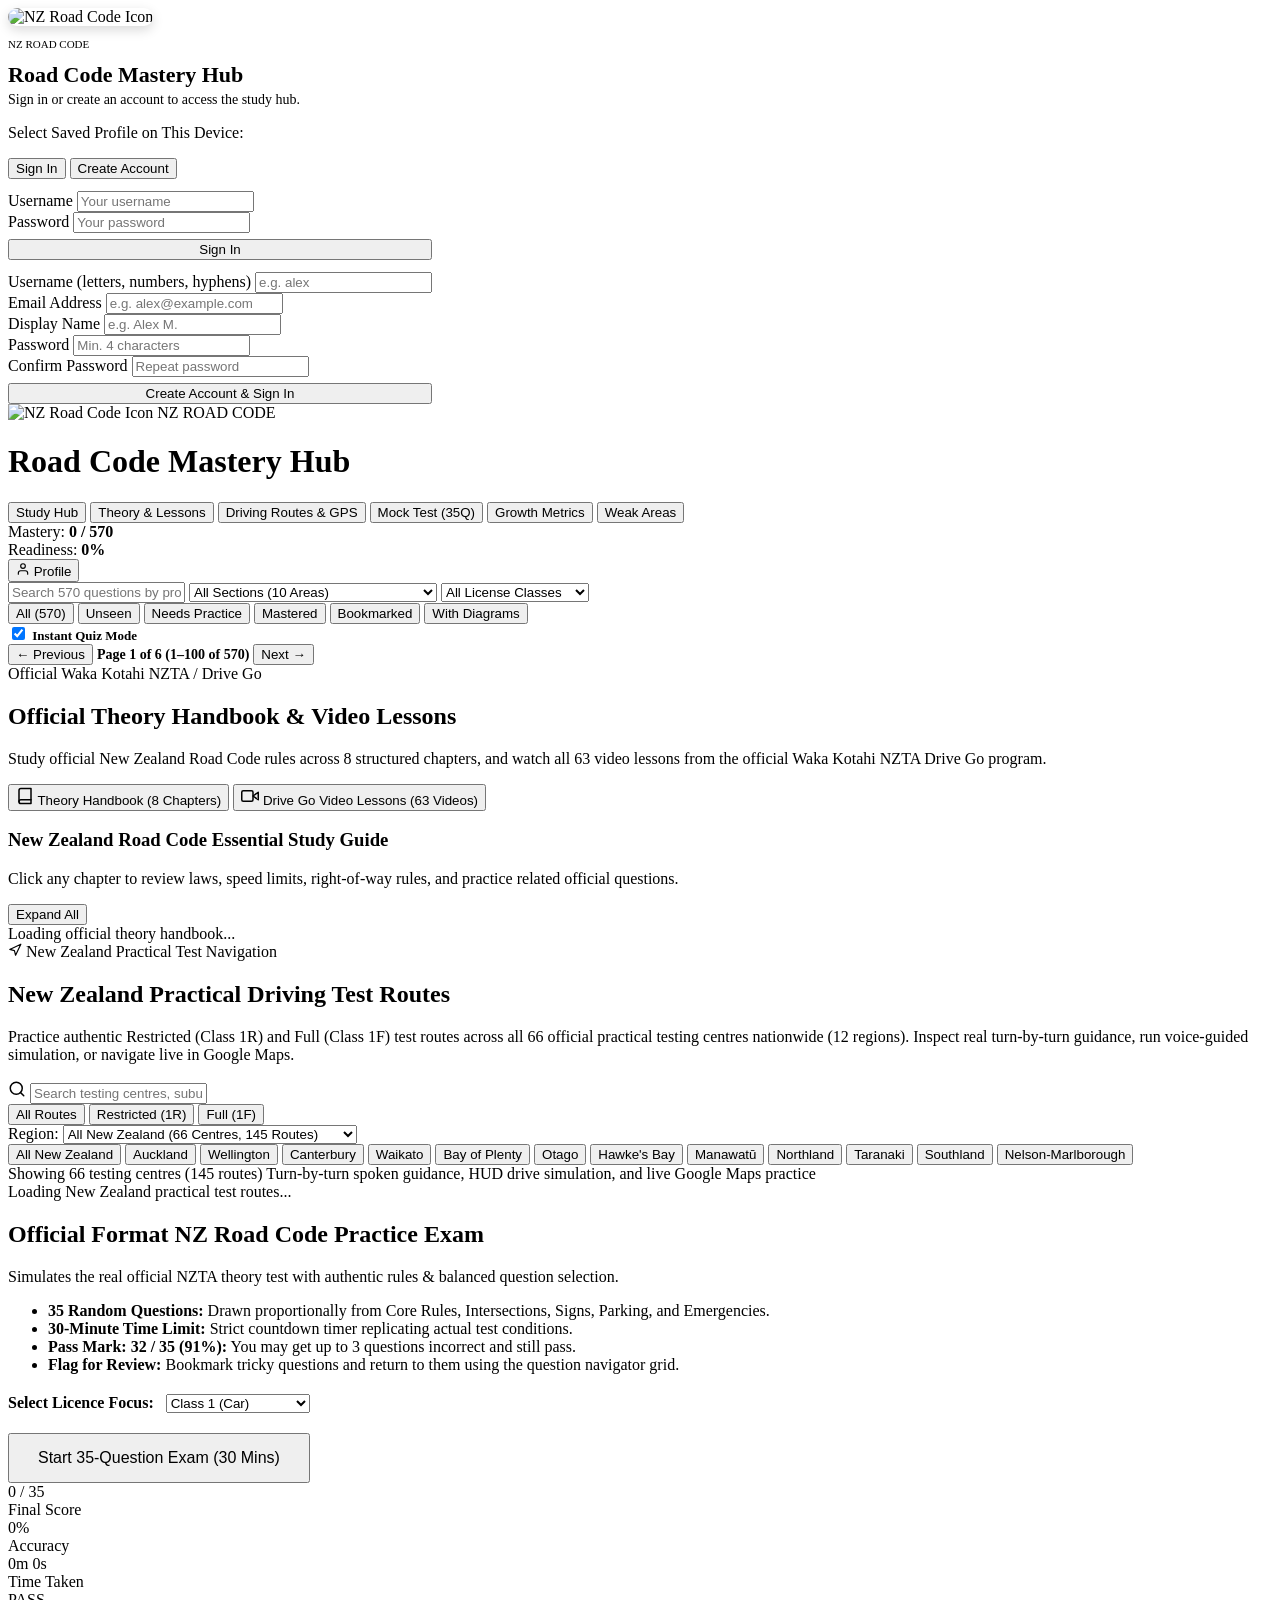
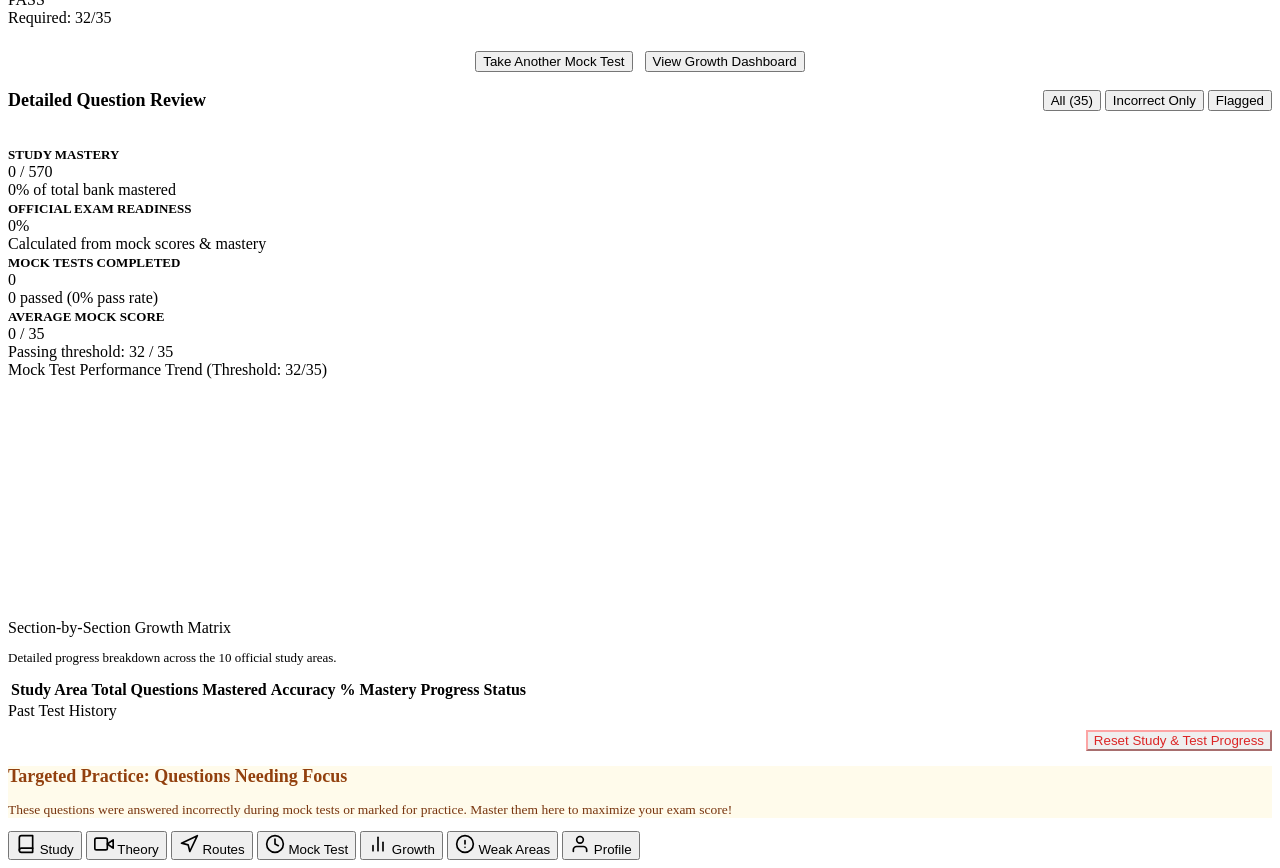
==== commit 8062edd8: "feat(routes): accurate Auckland test routes, SH20 Wiri motorway circuit, and Route-Led extraction fi" ====
--- a/webapp/static/index.html
+++ b/webapp/static/index.html
@@ -7,7 +7,7 @@
   <title>NZ Road Code Master Study & Mock Exam</title>
   <link rel="icon" type="image/png" href="/static/favicon.png">
   <link rel="stylesheet" href="/static/css/leaflet.css">
-  <link rel="stylesheet" href="/static/css/style.css?v=2.2.0">
+  <link rel="stylesheet" href="/static/css/style.css?v=2.2.2">
   <script src="/static/js/chart.min.js"></script>
 </head>
 <body>
@@ -259,7 +259,8 @@
     </section>
 
     <!-- =================================================================== -->
-    <!-- VIEW: AUCKLAND DRIVING TEST ROUTES & GOOGLE MAPS NAVIGATION         -->
+    <!-- =================================================================== -->
+    <!-- VIEW: NEW ZEALAND DRIVING TEST ROUTES & NAVIGATION                  -->
     <!-- =================================================================== -->
     <section id="view-routes" class="view-panel">
       <!-- Routes Hero Header -->
@@ -267,21 +268,21 @@
         <div class="routes-hero-text">
           <div class="routes-badge">
             <svg width="14" height="14" viewBox="0 0 24 24" fill="none" stroke="currentColor" stroke-width="2" stroke-linecap="round" stroke-linejoin="round"><polygon points="3 11 22 2 13 21 11 13 3 11"></polygon></svg>
-            <span>Auckland Practical Test Navigation</span>
-          </div>
-          <h2 class="routes-title">Auckland Practical Driving Test Routes</h2>
+            <span>New Zealand Practical Test Navigation</span>
+          </div>
+          <h2 class="routes-title">New Zealand Practical Driving Test Routes</h2>
           <p class="routes-subtitle">
-            Practice real Restricted (Class 1R) and Full (Class 1F) test routes across all 13 official practical testing centres in Greater Auckland. Click any route to launch turn-by-turn driving navigation in Google Maps.
+            Practice authentic Restricted (Class 1R) and Full (Class 1F) test routes across all 66 official practical testing centres nationwide (12 regions). Inspect real turn-by-turn guidance, run voice-guided simulation, or navigate live in Google Maps.
           </p>
         </div>
       </div>
 
-      <!-- Controls: Search, Area Pills, Test Type Filter -->
+      <!-- Controls: Search, Region Selector & Pills, Test Type Filter -->
       <div class="routes-controls-card">
         <div class="routes-search-row">
           <div class="routes-search-wrap">
             <svg class="search-icon" width="18" height="18" viewBox="0 0 24 24" fill="none" stroke="currentColor" stroke-width="2" stroke-linecap="round" stroke-linejoin="round"><circle cx="11" cy="11" r="8"></circle><line x1="21" y1="21" x2="16.65" y2="16.65"></line></svg>
-            <input type="text" id="routes-search-input" class="routes-search-input" placeholder="Search testing centres, suburbs, or streets (e.g. Westgate, Albany, Fred Taylor, Spartan)..." />
+            <input type="text" id="routes-search-input" class="routes-search-input" placeholder="Search testing centres, suburbs, cities or streets (e.g. Wiri, Thorndon, Christchurch, Te Rapa, Westgate)..." />
             <button type="button" id="routes-search-clear" class="routes-search-clear" style="display:none;" title="Clear search">
               <svg width="16" height="16" viewBox="0 0 24 24" fill="none" stroke="currentColor" stroke-width="2" stroke-linecap="round" stroke-linejoin="round"><line x1="18" y1="6" x2="6" y2="18"></line><line x1="6" y1="6" x2="18" y2="18"></line></svg>
             </button>
@@ -294,24 +295,53 @@
           </div>
         </div>
 
-        <div class="routes-area-bar" id="routes-area-pills">
-          <button type="button" class="area-pill-btn active" data-area="all">All Areas (13 Centres)</button>
-          <button type="button" class="area-pill-btn" data-area="West Auckland">West Auckland</button>
-          <button type="button" class="area-pill-btn" data-area="North Shore &amp; Rodney">North Shore &amp; Rodney</button>
-          <button type="button" class="area-pill-btn" data-area="Central &amp; East Auckland">Central &amp; East</button>
-          <button type="button" class="area-pill-btn" data-area="South Auckland &amp; Franklin">South Auckland &amp; Franklin</button>
+        <div class="routes-region-container">
+          <div class="routes-region-label-row">
+            <span class="routes-region-label">Region:</span>
+            <select id="routes-region-select" class="routes-region-select" aria-label="Filter routes by region">
+              <option value="all">All New Zealand (66 Centres, 145 Routes)</option>
+              <option value="auckland">Auckland (13 Centres, 39 Routes)</option>
+              <option value="wellington">Wellington (6 Centres, 12 Routes)</option>
+              <option value="canterbury">Canterbury (6 Centres, 12 Routes)</option>
+              <option value="waikato">Waikato (9 Centres, 18 Routes)</option>
+              <option value="bay-of-plenty">Bay of Plenty (6 Centres, 12 Routes)</option>
+              <option value="otago">Otago (5 Centres, 10 Routes)</option>
+              <option value="hawkes-bay">Hawke's Bay (4 Centres, 8 Routes)</option>
+              <option value="manawatu-whanganui">Manawatū-Whanganui (5 Centres, 10 Routes)</option>
+              <option value="northland">Northland (6 Centres, 12 Routes)</option>
+              <option value="taranaki">Taranaki (2 Centres, 4 Routes)</option>
+              <option value="southland">Southland (2 Centres, 4 Routes)</option>
+              <option value="nelson-marlborough-tasman">Nelson-Marlborough (2 Centres, 4 Routes)</option>
+            </select>
+          </div>
+
+          <div class="routes-area-bar" id="routes-region-pills">
+            <button type="button" class="region-pill-btn active" data-region="all">All New Zealand</button>
+            <button type="button" class="region-pill-btn" data-region="auckland">Auckland</button>
+            <button type="button" class="region-pill-btn" data-region="wellington">Wellington</button>
+            <button type="button" class="region-pill-btn" data-region="canterbury">Canterbury</button>
+            <button type="button" class="region-pill-btn" data-region="waikato">Waikato</button>
+            <button type="button" class="region-pill-btn" data-region="bay-of-plenty">Bay of Plenty</button>
+            <button type="button" class="region-pill-btn" data-region="otago">Otago</button>
+            <button type="button" class="region-pill-btn" data-region="hawkes-bay">Hawke's Bay</button>
+            <button type="button" class="region-pill-btn" data-region="manawatu-whanganui">Manawatū</button>
+            <button type="button" class="region-pill-btn" data-region="northland">Northland</button>
+            <button type="button" class="region-pill-btn" data-region="taranaki">Taranaki</button>
+            <button type="button" class="region-pill-btn" data-region="southland">Southland</button>
+            <button type="button" class="region-pill-btn" data-region="nelson-marlborough-tasman">Nelson-Marlborough</button>
+          </div>
         </div>
       </div>
 
       <!-- Live Summary Bar -->
       <div class="routes-summary-bar">
-        <span id="routes-summary-text" class="routes-summary-text">Showing 13 testing centres (39 routes)</span>
-        <span class="routes-summary-hint">Google Maps GPS navigation opens directly in Google Maps app or browser</span>
+        <span id="routes-summary-text" class="routes-summary-text">Showing 66 testing centres (145 routes)</span>
+        <span class="routes-summary-hint">Turn-by-turn spoken guidance, HUD drive simulation, and live Google Maps practice</span>
       </div>
 
       <!-- Test Centres & Routes Grid -->
       <div id="routes-centers-container" class="routes-centers-list">
-        <div class="loading-state">Loading Auckland practical test routes...</div>
+        <div class="loading-state">Loading New Zealand practical test routes...</div>
       </div>
     </section>
 
@@ -948,12 +978,18 @@
       </div>
       <!-- Floating Action Buttons -->
       <div class="driver-floating-actions">
-        <button type="button" class="driver-float-btn" id="driverVoiceBtn" onclick="toggleDriverVoice()" title="Toggle Voice Prompts">
+        <button type="button" class="driver-float-btn active" id="driverVoiceBtn" onclick="toggleDriverVoice()" title="Toggle Voice Prompts">
           <svg id="driverVoiceIcon" width="22" height="22" viewBox="0 0 24 24" fill="none" stroke="currentColor" stroke-width="2.2"><polygon points="11 5 6 9 2 9 2 15 6 15 11 19 11 5"></polygon><path d="M19.07 4.93a10 10 0 0 1 0 14.14M15.54 8.46a5 5 0 0 1 0 7.07"></path></svg>
         </button>
         <button type="button" class="driver-float-btn" id="driverRecenterBtn" onclick="recenterDriverMap()" title="Re-center on Vehicle">
           <svg width="22" height="22" viewBox="0 0 24 24" fill="none" stroke="currentColor" stroke-width="2.2"><polygon points="3 11 22 2 13 21 11 13 3 11"></polygon></svg>
         </button>
+        <div class="driver-voice-pill" id="driverVoicePill" title="Choose English Voice Accent">
+          <svg width="13" height="13" viewBox="0 0 24 24" fill="none" stroke="currentColor" stroke-width="2.2"><circle cx="12" cy="12" r="10"></circle><line x1="2" y1="12" x2="22" y2="12"></line><path d="M12 2a15.3 15.3 0 0 1 4 10 15.3 15.3 0 0 1-4 10 15.3 15.3 0 0 1-4-10 15.3 15.3 0 0 1 4-10z"></path></svg>
+          <select id="driverVoiceSelect" class="driver-voice-select" onchange="changeDriverNavVoice(this.value)" aria-label="Select Voice Accent">
+            <option value="">English Voice</option>
+          </select>
+        </div>
       </div>
     </div>
 
@@ -988,6 +1024,6 @@
   </div>
 
   <script src="/static/js/leaflet.js"></script>
-  <script src="/static/js/app.js?v=2.2.0"></script>
+  <script src="/static/js/app.js?v=2.3.0"></script>
 </body>
 </html>
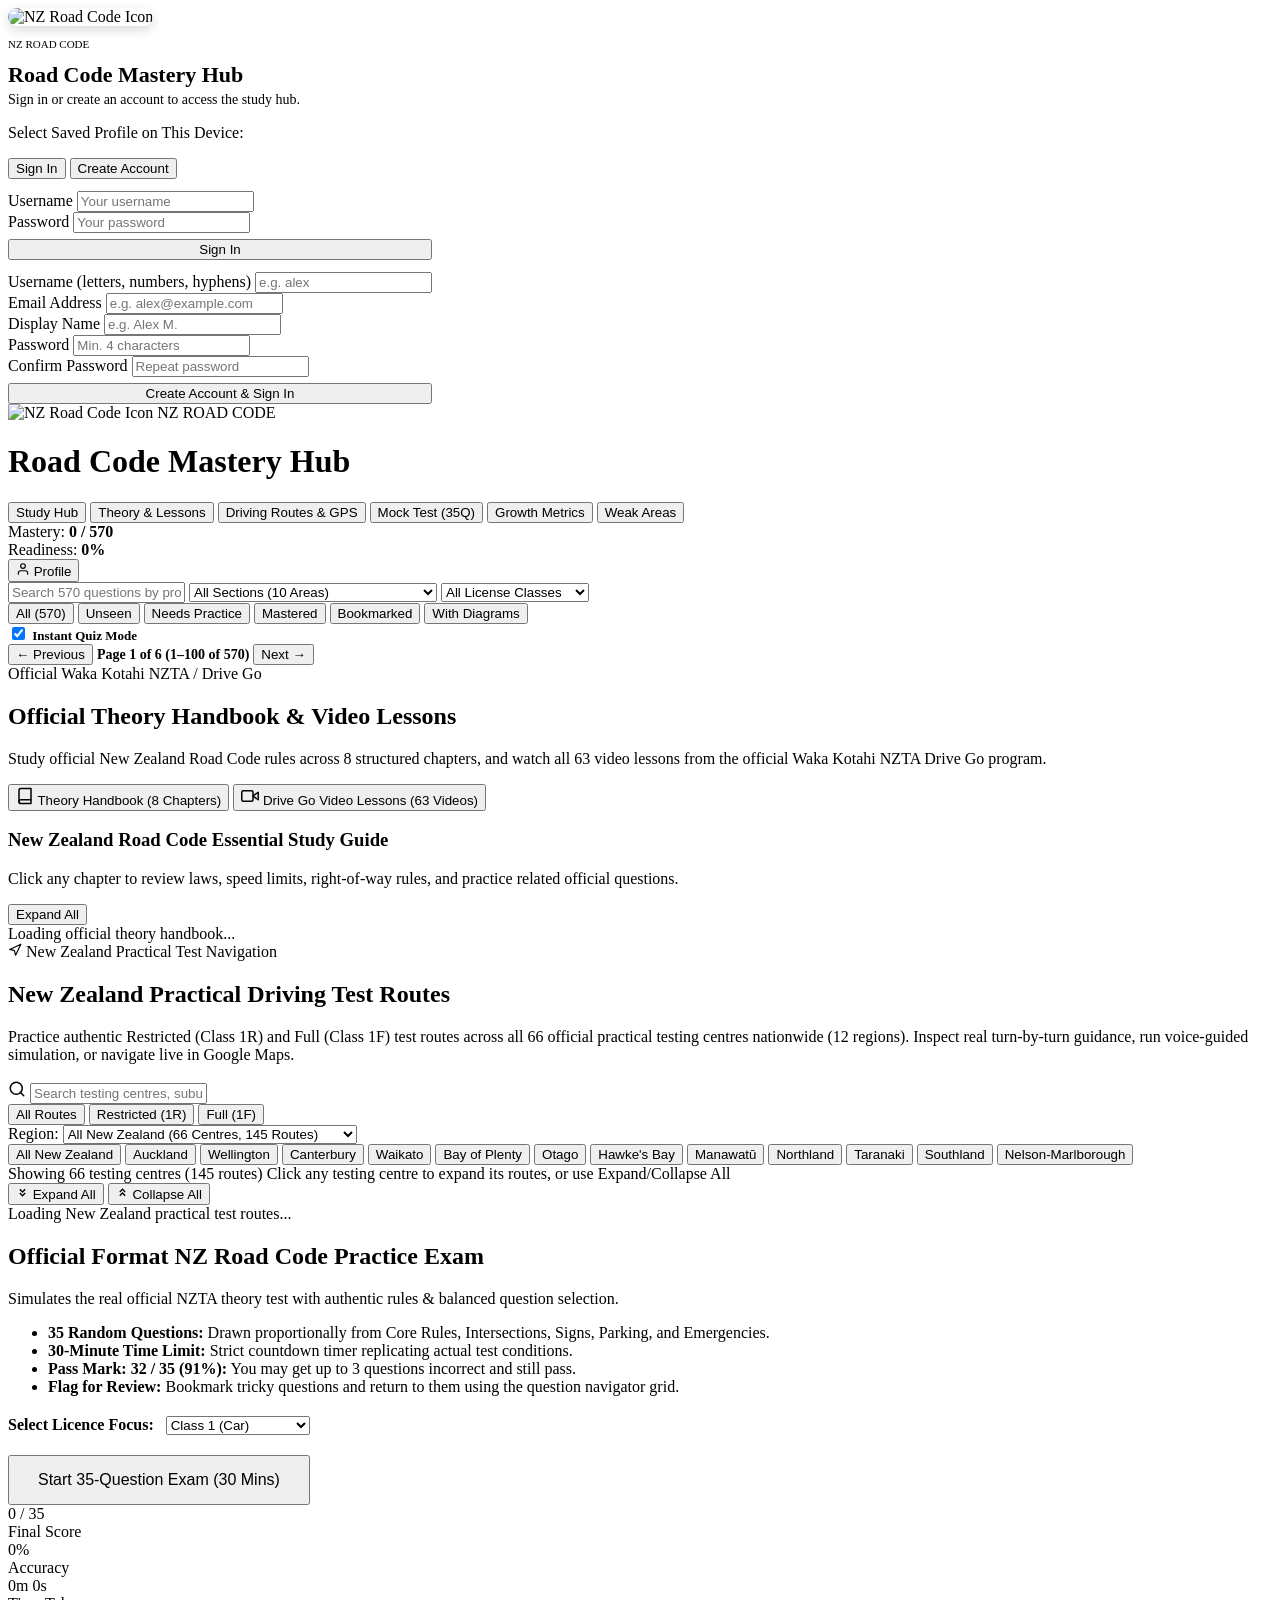
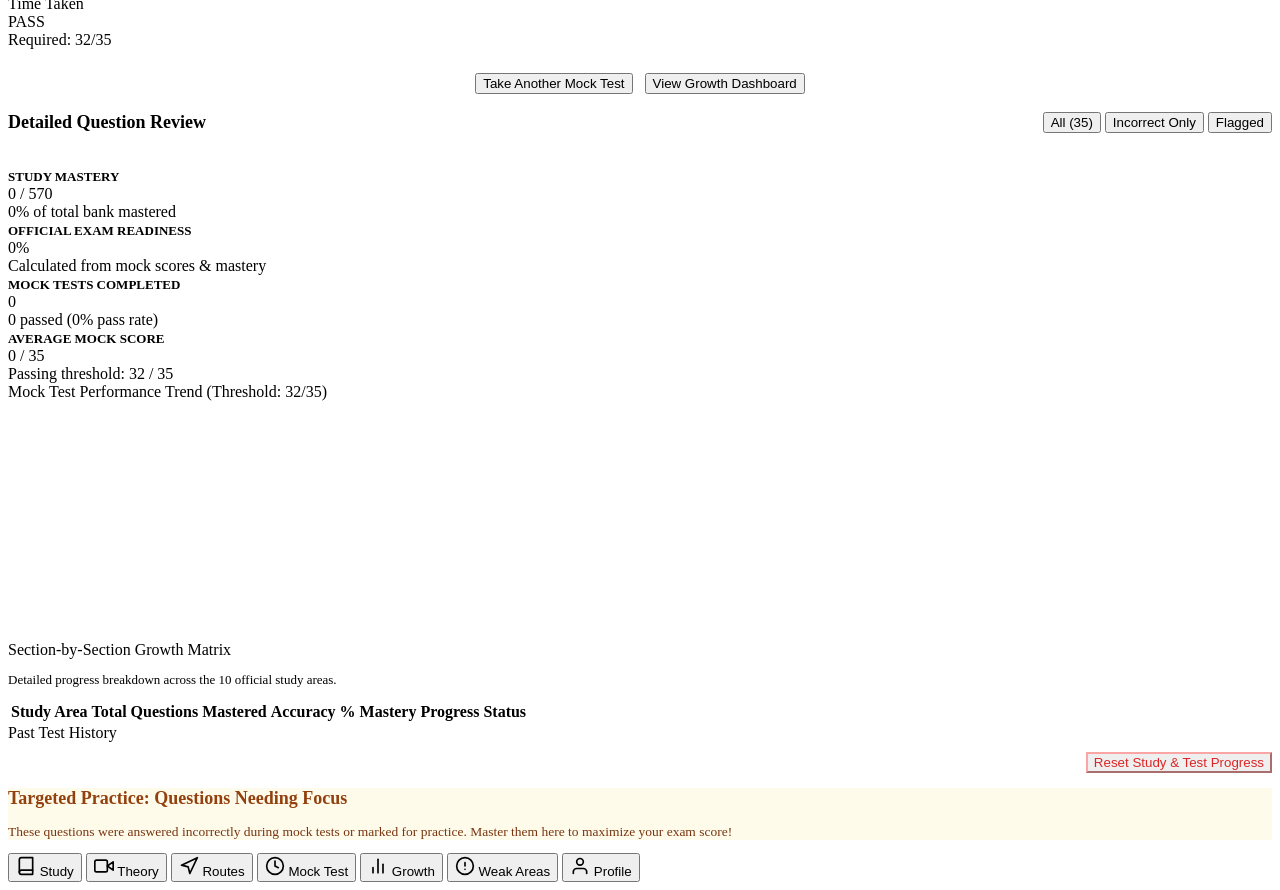
==== commit 6d2b40a3: "feat(routes): collapsible accordion navigation with Expand All, Collapse All, and auto-expand on sea" ====
--- a/webapp/static/index.html
+++ b/webapp/static/index.html
@@ -7,7 +7,7 @@
   <title>NZ Road Code Master Study & Mock Exam</title>
   <link rel="icon" type="image/png" href="/static/favicon.png">
   <link rel="stylesheet" href="/static/css/leaflet.css">
-  <link rel="stylesheet" href="/static/css/style.css?v=2.2.2">
+  <link rel="stylesheet" href="/static/css/style.css?v=2.3.1">
   <script src="/static/js/chart.min.js"></script>
 </head>
 <body>
@@ -333,10 +333,22 @@
         </div>
       </div>
 
-      <!-- Live Summary Bar -->
+      <!-- Live Summary Bar & Accordion Controls -->
       <div class="routes-summary-bar">
-        <span id="routes-summary-text" class="routes-summary-text">Showing 66 testing centres (145 routes)</span>
-        <span class="routes-summary-hint">Turn-by-turn spoken guidance, HUD drive simulation, and live Google Maps practice</span>
+        <div class="routes-summary-left">
+          <span id="routes-summary-text" class="routes-summary-text">Showing 66 testing centres (145 routes)</span>
+          <span class="routes-summary-hint">Click any testing centre to expand its routes, or use Expand/Collapse All</span>
+        </div>
+        <div class="routes-accordion-actions">
+          <button type="button" id="btn-routes-expand-all" class="btn-accordion-toggle" onclick="expandAllCenters()" title="Expand all testing centres to view all route cards">
+            <svg width="13" height="13" viewBox="0 0 24 24" fill="none" stroke="currentColor" stroke-width="2.5"><polyline points="7 13 12 18 17 13"></polyline><polyline points="7 6 12 11 17 6"></polyline></svg>
+            <span>Expand All</span>
+          </button>
+          <button type="button" id="btn-routes-collapse-all" class="btn-accordion-toggle" onclick="collapseAllCenters()" title="Collapse all testing centres to compact list">
+            <svg width="13" height="13" viewBox="0 0 24 24" fill="none" stroke="currentColor" stroke-width="2.5"><polyline points="17 11 12 6 7 11"></polyline><polyline points="17 18 12 13 7 18"></polyline></svg>
+            <span>Collapse All</span>
+          </button>
+        </div>
       </div>
 
       <!-- Test Centres & Routes Grid -->
@@ -1024,6 +1036,6 @@
   </div>
 
   <script src="/static/js/leaflet.js"></script>
-  <script src="/static/js/app.js?v=2.3.0"></script>
+  <script src="/static/js/app.js?v=2.3.1"></script>
 </body>
 </html>
